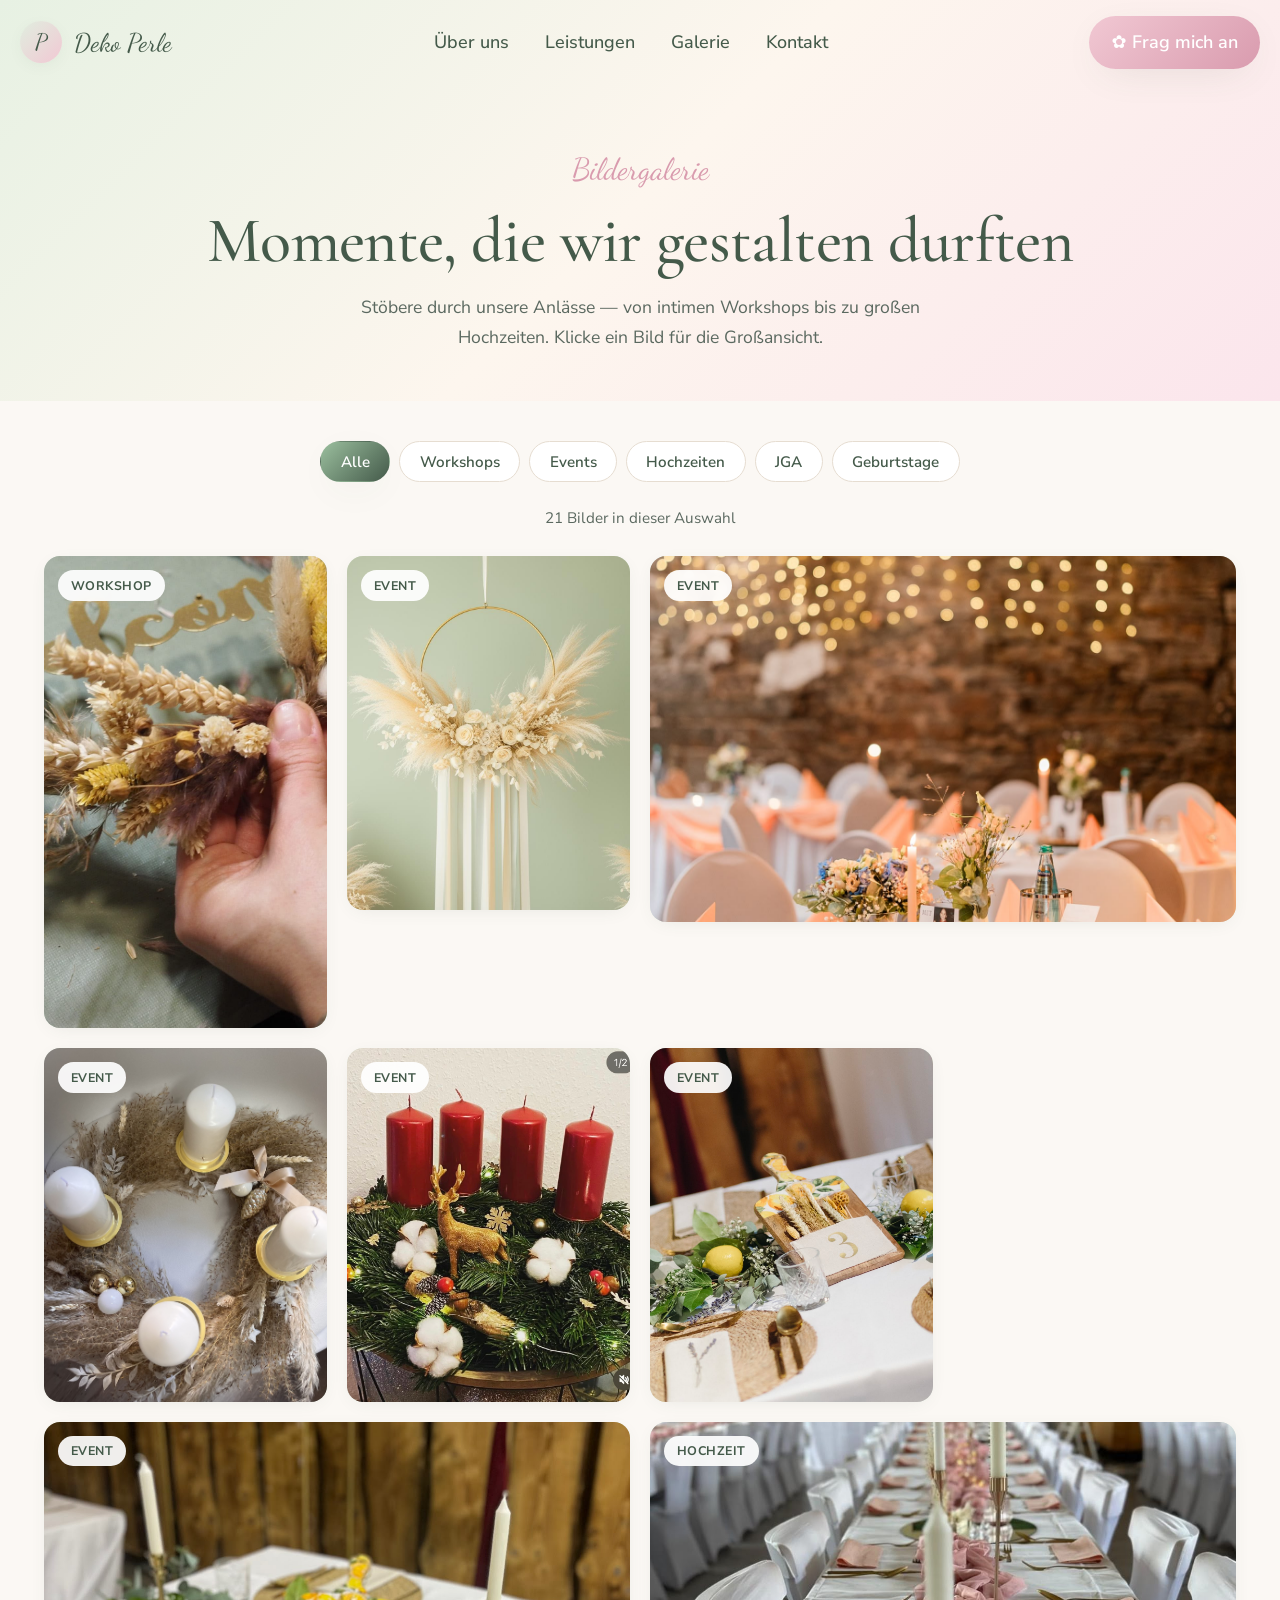
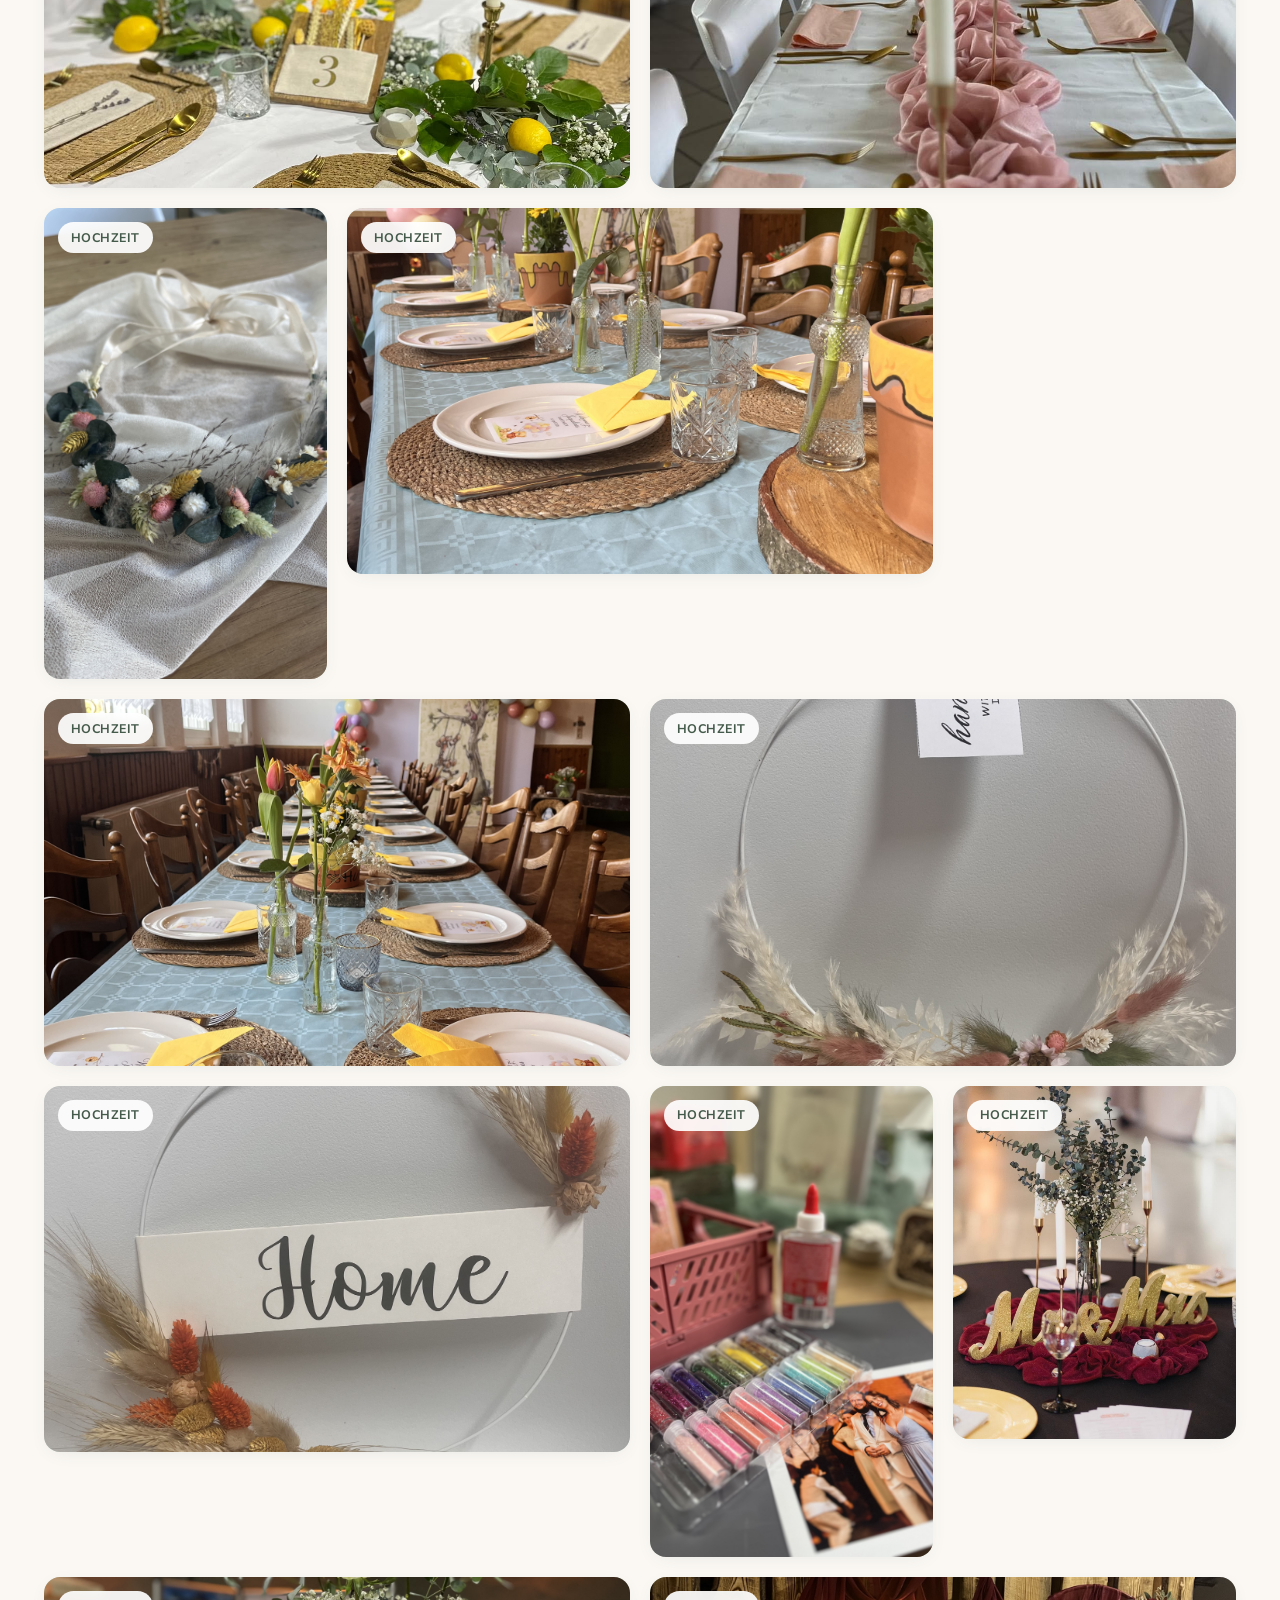
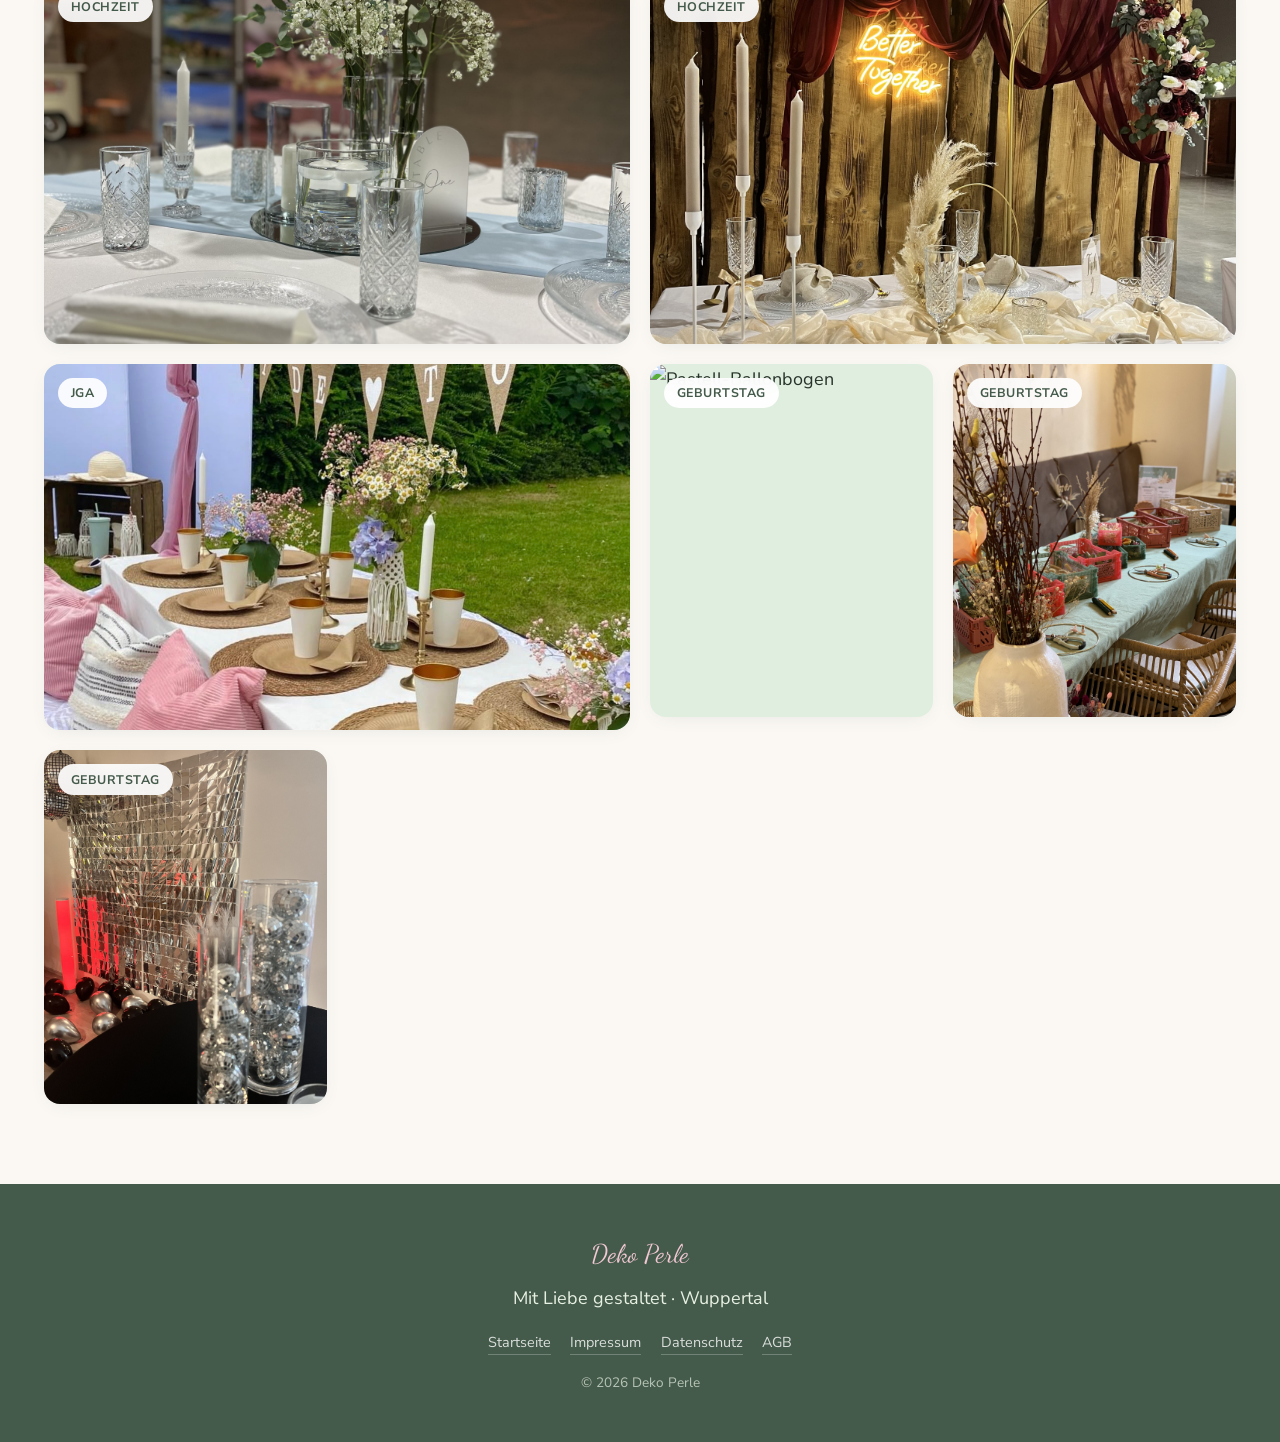
==== galerie/index.html @ 0ba8a8b7 "Rename galerie.html to index.html" ====
<!DOCTYPE html>
<html lang="de">
<head>
<meta charset="UTF-8" />
<meta name="viewport" content="width=device-width, initial-scale=1.0" />
<title>Galerie · Deko Perle</title>
<meta name="description" content="Bildergalerie von Deko Perle: Workshops, Events, Hochzeiten, JGA und Geburtstage – Inspiration aus echten Anlässen." />
<link rel="preconnect" href="https://fonts.googleapis.com">
<link rel="preconnect" href="https://fonts.gstatic.com" crossorigin>
<link href="https://fonts.googleapis.com/css2?family=Cormorant+Garamond:wght@400;500;600;700&family=Dancing+Script:wght@500;600;700&family=Nunito+Sans:wght@300;400;500;600;700&display=swap" rel="stylesheet">
<style>
  :root{
    --bg:#fbf8f4;
    --ink:#27322a;
    --muted:#5b6960;
    --sage:#9bbf9e;
    --sage-soft:#e0eedf;
    --sage-deep:#445a4a;
    --rose:#f1c8d3;
    --rose-deep:#d99bae;
    --gold:#d8b478;
    --line:#e6ddd1;
    --shadow-soft:0 10px 40px -15px rgba(68,90,74,.18);
    --shadow-card:0 4px 20px -8px rgba(68,90,74,.15);
    --shadow-glow:0 20px 60px -20px rgba(217,155,174,.45);
    --radius:1rem;
    --t:.4s cubic-bezier(.4,0,.2,1);
  }
  *{box-sizing:border-box;margin:0;padding:0}
  html{scroll-behavior:smooth}
  body{
    background:var(--bg);
    color:var(--ink);
    font-family:'Nunito Sans',system-ui,sans-serif;
    font-size:18px;line-height:1.7;
    -webkit-font-smoothing:antialiased;
  }
  h1,h2,h3{
    font-family:'Cormorant Garamond',Georgia,serif;
    color:var(--sage-deep);
    font-weight:500;
    line-height:1.15;
    letter-spacing:-.01em;
  }
  a{color:inherit;text-decoration:none}
  img{display:block;max-width:100%}

  .container{width:100%;max-width:1240px;margin:0 auto;padding:0 1.5rem}

  /* ===== Navbar ===== */
  header.nav{
    position:fixed;top:0;left:0;right:0;z-index:50;
    transition:var(--t);
    background:transparent;
  }
  header.nav.scrolled{
    background:rgba(251,248,244,.9);
    backdrop-filter:blur(10px);
    box-shadow:var(--shadow-card);
  }
  .nav-inner{display:flex;align-items:center;justify-content:space-between;padding:1rem 0}
  .brand{display:flex;align-items:center;gap:.75rem}
  .brand-mark{
    width:42px;height:42px;border-radius:50%;
    background:linear-gradient(135deg,var(--sage-soft),var(--rose));
    display:grid;place-items:center;
    font-family:'Dancing Script',cursive;font-size:1.4rem;color:var(--sage-deep);
    box-shadow:var(--shadow-card);
  }
  .brand-name{font-family:'Dancing Script',cursive;font-size:1.6rem;color:var(--sage-deep)}
  nav ul{list-style:none;display:flex;gap:2.25rem}
  nav a.link{
    font-weight:500;color:var(--sage-deep);
    position:relative;transition:var(--t);
  }
  nav a.link::after{
    content:"";position:absolute;left:0;bottom:-4px;height:1px;width:0;background:var(--sage);transition:.3s;
  }
  nav a.link:hover::after{width:100%}
  .cta{
    display:inline-flex;align-items:center;gap:.5rem;
    background:linear-gradient(135deg,var(--rose),var(--rose-deep));
    color:#fff;padding:.7rem 1.4rem;border-radius:999px;
    font-weight:600;box-shadow:var(--shadow-soft);transition:var(--t);
  }
  .cta:hover{box-shadow:var(--shadow-glow);transform:translateY(-1px)}
  .burger{display:none;background:var(--sage-soft);border:0;border-radius:999px;padding:.55rem .7rem;cursor:pointer;color:var(--sage-deep)}
  .mobile{display:none;background:rgba(251,248,244,.97);border-top:1px solid var(--line)}
  .mobile ul{flex-direction:column;gap:.25rem;padding:1rem 0}
  .mobile a{display:block;padding:.7rem 0;font-weight:500;color:var(--sage-deep)}

  /* ===== Hero ===== */
  .hero{
    padding:9rem 0 3rem;
    background:linear-gradient(135deg,#e7f1e3 0%,#fdf6ee 50%,#fbe5ec 100%);
    text-align:center;
  }
  .hero .script{font-family:'Dancing Script',cursive;color:var(--rose-deep);font-size:1.9rem}
  .hero h1{font-size:clamp(2.4rem,5vw,4rem);margin:.5rem 0 1rem}
  .hero p{max-width:640px;margin:0 auto;color:var(--muted);font-size:1.1rem}

  /* ===== Filters ===== */
  .filters{
    display:flex;flex-wrap:wrap;gap:.6rem;justify-content:center;
    padding:2.5rem 0 1.5rem;
  }
  .filter-btn{
    border:1px solid var(--line);
    background:#fff;color:var(--sage-deep);
    padding:.6rem 1.2rem;border-radius:999px;
    font-family:inherit;font-size:.95rem;font-weight:600;
    cursor:pointer;transition:var(--t);
  }
  .filter-btn:hover{border-color:var(--sage);transform:translateY(-1px)}
  .filter-btn.active{
    background:linear-gradient(135deg,var(--sage),var(--sage-deep));
    color:#fff;border-color:transparent;box-shadow:var(--shadow-soft);
  }
  .count{
    text-align:center;color:var(--muted);font-size:.95rem;margin-bottom:1.5rem;
  }

  /* ===== Gallery grid ===== */
  .gallery{
    display:grid;
    grid-template-columns:repeat(auto-fill,minmax(280px,1fr));
    gap:1.25rem;
    padding-bottom:5rem;
  }
  .card{
    position:relative;
    aspect-ratio:4/5;
    overflow:hidden;border-radius:var(--radius);
    box-shadow:var(--shadow-card);
    cursor:zoom-in;
    background:var(--sage-soft);
    transition:var(--t);
    opacity:0;transform:translateY(18px) scale(.98);
  }
  .card.show{opacity:1;transform:none}
  .card:hover{box-shadow:var(--shadow-soft);transform:translateY(-4px)}
  .card.tall{aspect-ratio:3/5}
  .card.wide{grid-column:span 2;aspect-ratio:16/10}
  @media (max-width:640px){.card.wide{grid-column:span 1;aspect-ratio:4/5}}
  .card img{
    width:100%;height:100%;object-fit:cover;
    transition:transform .8s ease;
  }
  .card:hover img{transform:scale(1.07)}
  .card .overlay{
    position:absolute;inset:0;
    background:linear-gradient(to top,rgba(40,55,45,.75),transparent 55%);
    opacity:0;transition:var(--t);
  }
  .card:hover .overlay{opacity:1}
  .badge{
    position:absolute;top:14px;left:14px;
    background:rgba(255,255,255,.92);backdrop-filter:blur(6px);
    color:var(--sage-deep);
    padding:.3rem .8rem;border-radius:999px;
    font-size:.78rem;font-weight:700;letter-spacing:.04em;text-transform:uppercase;
  }
  .caption{
    position:absolute;left:18px;right:18px;bottom:16px;
    color:#fff;font-weight:500;
    transform:translateY(8px);opacity:0;transition:var(--t);
  }
  .card:hover .caption{opacity:1;transform:none}

  /* ===== Lightbox ===== */
  .lightbox{
    position:fixed;inset:0;z-index:100;
    background:rgba(20,30,25,.92);
    display:none;align-items:center;justify-content:center;
    padding:2rem;
    opacity:0;transition:opacity .3s;
  }
  .lightbox.open{display:flex;opacity:1}
  .lightbox img{
    max-width:92vw;max-height:82vh;
    border-radius:.75rem;box-shadow:0 30px 80px rgba(0,0,0,.5);
  }
  .lb-btn{
    position:absolute;top:50%;transform:translateY(-50%);
    background:rgba(255,255,255,.15);color:#fff;border:0;
    width:52px;height:52px;border-radius:50%;font-size:1.6rem;cursor:pointer;
    transition:var(--t);backdrop-filter:blur(6px);
  }
  .lb-btn:hover{background:rgba(255,255,255,.3)}
  .lb-prev{left:2rem}.lb-next{right:2rem}
  .lb-close{
    top:1.5rem;right:1.5rem;transform:none;
    width:44px;height:44px;font-size:1.3rem;
  }
  .lb-cap{
    position:absolute;bottom:1.5rem;left:0;right:0;text-align:center;
    color:#fff;font-family:'Cormorant Garamond',serif;font-size:1.2rem;
    text-shadow:0 2px 8px rgba(0,0,0,.5);
  }
  @media (max-width:640px){
    .lb-prev{left:.5rem}.lb-next{right:.5rem}
    .lb-btn{width:42px;height:42px;font-size:1.2rem}
  }

  /* ===== Footer ===== */
  footer{
    background:var(--sage-deep);color:#e7f1e3;
    padding:3rem 0;text-align:center;
  }
  footer .script{font-family:'Dancing Script',cursive;font-size:1.6rem;color:var(--rose);margin-bottom:.5rem}
  footer a{color:#fff;border-bottom:1px solid rgba(255,255,255,.3)}
  .legal{margin-top:1rem;font-size:.9rem;opacity:.8;display:flex;gap:1.2rem;justify-content:center;flex-wrap:wrap}

  /* Responsive nav */
  @media (max-width:880px){
    nav ul.desk,.cta.desk{display:none}
    .burger{display:inline-flex}
    .mobile.open{display:block}
  }
</style>
</head>
<body>

<header class="nav" id="nav">
  <div class="container nav-inner">
    <a href="index.html" class="brand">
      <span class="brand-mark">P</span>
      <span class="brand-name">Deko Perle</span>
    </a>
    <nav>
      <ul class="desk">
        <li><a class="link" href="index.html#ueber-uns">Über uns</a></li>
        <li><a class="link" href="index.html#leistungen">Leistungen</a></li>
        <li><a class="link" href="galerie.html">Galerie</a></li>
        <li><a class="link" href="index.html#kontakt">Kontakt</a></li>
      </ul>
    </nav>
    <a href="index.html#kontakt" class="cta desk">✿ Frag mich an</a>
    <button class="burger" id="burger" aria-label="Menü öffnen" aria-expanded="false">☰</button>
  </div>
  <div class="mobile" id="mobile">
    <div class="container">
      <ul>
        <li><a href="index.html#ueber-uns">Über uns</a></li>
        <li><a href="index.html#leistungen">Leistungen</a></li>
        <li><a href="galerie.html">Galerie</a></li>
        <li><a href="index.html#kontakt">Kontakt</a></li>
        <li><a href="index.html#kontakt" class="cta" style="margin-top:.6rem">✿ Frag mich an</a></li>
      </ul>
    </div>
  </div>
</header>

<section class="hero">
  <div class="container">
    <span class="script">Bildergalerie</span>
    <h1>Momente, die wir gestalten durften</h1>
    <p>Stöbere durch unsere Anlässe — von intimen Workshops bis zu großen Hochzeiten. Klicke ein Bild für die Großansicht.</p>
  </div>
</section>

<section class="container">
  <div class="filters" id="filters" role="tablist" aria-label="Kategorien">
    <button class="filter-btn active" data-filter="all" role="tab" aria-selected="true">Alle</button>
    <button class="filter-btn" data-filter="workshops" role="tab">Workshops</button>
    <button class="filter-btn" data-filter="events" role="tab">Events</button>
    <button class="filter-btn" data-filter="hochzeiten" role="tab">Hochzeiten</button>
    <button class="filter-btn" data-filter="jga" role="tab">JGA</button>
    <button class="filter-btn" data-filter="geburtstage" role="tab">Geburtstage</button>
  </div>

  <div class="count" id="count"></div>

  <div class="gallery" id="gallery"></div>
</section>

<div class="lightbox" id="lightbox" role="dialog" aria-modal="true" aria-label="Bildansicht">
  <button class="lb-btn lb-close" id="lbClose" aria-label="Schließen">✕</button>
  <button class="lb-btn lb-prev" id="lbPrev" aria-label="Vorheriges Bild">‹</button>
  <img id="lbImg" alt="" />
  <button class="lb-btn lb-next" id="lbNext" aria-label="Nächstes Bild">›</button>
  <div class="lb-cap" id="lbCap"></div>
</div>

<footer>
  <div class="container">
    <div class="script">Deko Perle</div>
    <p>Mit Liebe gestaltet · Wuppertal</p>
    <div class="legal">
      <a href="index.html">Startseite</a>
      <a href="impressum.html">Impressum</a>
      <a href="datenschutz.html">Datenschutz</a>
      <a href="agb.html">AGB</a>
    </div>
    <p style="margin-top:1rem;opacity:.7;font-size:.85rem">© <span id="yr"></span> Deko Perle</p>
  </div>
</footer>

<script>
  // Year
  document.getElementById('yr').textContent = new Date().getFullYear();

  // Sticky nav
  const navEl = document.getElementById('nav');
  const onScroll = () => navEl.classList.toggle('scrolled', window.scrollY > 20);
  window.addEventListener('scroll', onScroll, {passive:true}); onScroll();

  // Mobile menu
  const burger = document.getElementById('burger');
  const mobile = document.getElementById('mobile');
  burger.addEventListener('click', () => {
    const open = mobile.classList.toggle('open');
    burger.setAttribute('aria-expanded', open);
    burger.textContent = open ? '✕' : '☰';
  });

  // ===== Gallery data =====
  // Alle echten Bilder sind im /assets/ Ordner organisiert
  const items = [
    // Workshops

    { src:'assets/image7.jpeg', cat:'workshops', title:'Hands-on Blumenbinden', size:'tall' },

    // Events
    { src:'assets/hero-pampas.jpg',  cat:'events', title:'Pampasgras-Kranz im goldenen Ring' },
    { src:'assets/image0.jpeg', cat:'events', title:'Orange & Gold Tafel-Setting', size:'wide' },
    { src:'assets/image3.jpeg', cat:'events', title:'Trockenblumen & Kerzenlicht-Arrangement' },
    { src:'assets/image4.jpeg', cat:'events', title:'Advents- & Weihnachts-Eleganz' },
    { src:'assets/image18.jpeg', cat:'events', title:'Event-Dekoration mit Details' },
    { src:'assets/image20.jpeg', cat:'events', title:'Moderne Tafel mit Pampas', size:'wide' },

    // Hochzeiten
    { src:'assets/image2.jpeg', cat:'hochzeiten', title:'Lange Hochzeitstafel mit rosa Akzenten', size:'wide' },
    { src:'assets/image8.jpeg', cat:'hochzeiten', title:'Eleganter Brautstrauß & Schmuck', size:'tall' },
    { src:'assets/image11.jpeg', cat:'hochzeiten', title:'Großes Hochzeits-Setup mit Pampas', size:'wide' },
    { src:'assets/image12.jpeg', cat:'hochzeiten', title:'Panorama-Hochzeitstafel', size:'wide' },
    { src:'assets/image15.jpeg', cat:'hochzeiten', title:'Elegante Hochzeitsdekoration', size:'wide' },
    { src:'assets/image16.jpeg', cat:'hochzeiten', title:'Luxe Hochzeits-Arrangement', size:'wide' },
    { src:'assets/image17.jpeg', cat:'hochzeiten', title:'Raffiniertes Tafel-Setup zur Hochzeit', size:'tall' },
    { src:'assets/image19.jpeg', cat:'hochzeiten', title:'Luxe Tischdekor mit Gold' },
    { src:'assets/image21.jpeg', cat:'hochzeiten', title:'Kristallklare elegante Hochzeits-Tafel', size:'wide' },
    { src:'assets/image22.jpeg', cat:'hochzeiten', title:'Festliches Hochzeits-Ensemble', size:'wide' },

    // JGA
    { src:'assets/image9.jpeg', cat:'jga', title:'Outdoor JGA-Party mit Gartendeko', size:'wide' },

    // Geburtstage
    { src:'assets/gallery-balloons.jpg', cat:'geburtstage', title:'Pastell-Ballonbogen' },
    { src:'assets/image6.jpeg', cat:'geburtstage', title:'Geburtstags-Arrangement' },
    { src:'assets/image14.jpeg', cat:'geburtstage', title:'Neon-Glitter Party – Modern & Elegant' },
  ];

  const labels = {
    workshops:'Workshop', events:'Event',
    hochzeiten:'Hochzeit', jga:'JGA', geburtstage:'Geburtstag'
  };

  const galleryEl = document.getElementById('gallery');
  const countEl = document.getElementById('count');
  let activeFilter = 'all';

  function render(filter){
    galleryEl.innerHTML = '';
    const list = items.filter(it => filter === 'all' || it.cat === filter);
    list.forEach((it, idx) => {
      const fig = document.createElement('figure');
      fig.className = 'card' + (it.size ? ' ' + it.size : '');
      fig.dataset.index = idx;
      fig.innerHTML = `
        <img src="${it.src}" alt="${it.title}" loading="lazy" />
        <span class="badge">${labels[it.cat]}</span>
        <div class="overlay"></div>
        <figcaption class="caption">${it.title}</figcaption>
      `;
      fig.addEventListener('click', () => openLightbox(list, idx));
      galleryEl.appendChild(fig);
      // staggered reveal
      requestAnimationFrame(() => {
        setTimeout(() => fig.classList.add('show'), idx * 50);
      });
    });
    countEl.textContent = `${list.length} ${list.length === 1 ? 'Bild' : 'Bilder'} in dieser Auswahl`;
  }

  // Filter buttons
  document.getElementById('filters').addEventListener('click', e => {
    const btn = e.target.closest('.filter-btn');
    if(!btn) return;
    document.querySelectorAll('.filter-btn').forEach(b => {
      b.classList.remove('active');
      b.setAttribute('aria-selected','false');
    });
    btn.classList.add('active');
    btn.setAttribute('aria-selected','true');
    activeFilter = btn.dataset.filter;
    render(activeFilter);
  });

  render('all');

  // ===== Lightbox =====
  const lb = document.getElementById('lightbox');
  const lbImg = document.getElementById('lbImg');
  const lbCap = document.getElementById('lbCap');
  let currentList = [], currentIdx = 0;

  function openLightbox(list, idx){
    currentList = list; currentIdx = idx;
    update();
    lb.classList.add('open');
    document.body.style.overflow = 'hidden';
  }
  function closeLightbox(){
    lb.classList.remove('open');
    document.body.style.overflow = '';
  }
  function update(){
    const it = currentList[currentIdx];
    lbImg.src = it.src; lbImg.alt = it.title;
    lbCap.textContent = it.title;
  }
  function next(){ currentIdx = (currentIdx + 1) % currentList.length; update(); }
  function prev(){ currentIdx = (currentIdx - 1 + currentList.length) % currentList.length; update(); }

  document.getElementById('lbClose').addEventListener('click', closeLightbox);
  document.getElementById('lbNext').addEventListener('click', next);
  document.getElementById('lbPrev').addEventListener('click', prev);
  lb.addEventListener('click', e => { if(e.target === lb) closeLightbox(); });
  document.addEventListener('keydown', e => {
    if(!lb.classList.contains('open')) return;
    if(e.key === 'Escape') closeLightbox();
    if(e.key === 'ArrowRight') next();
    if(e.key === 'ArrowLeft') prev();
  });
</script>
</body>
</html>
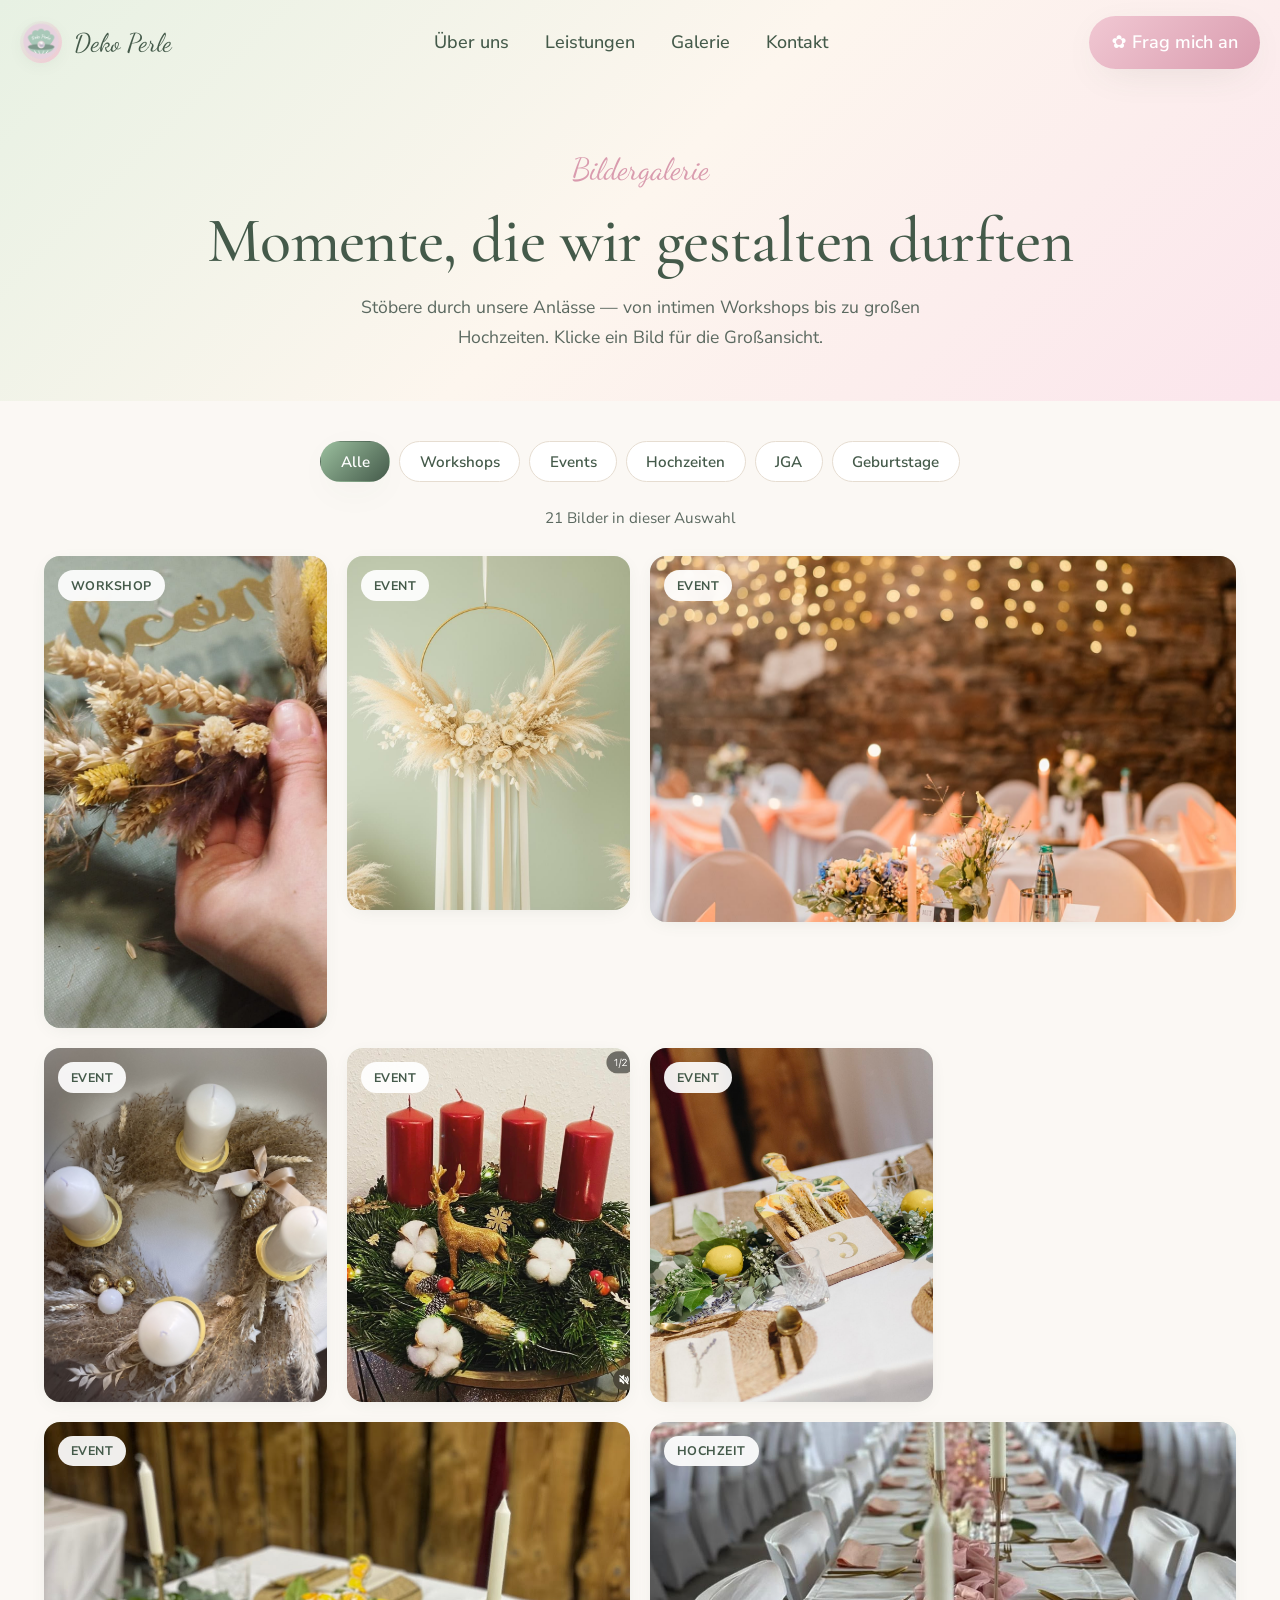
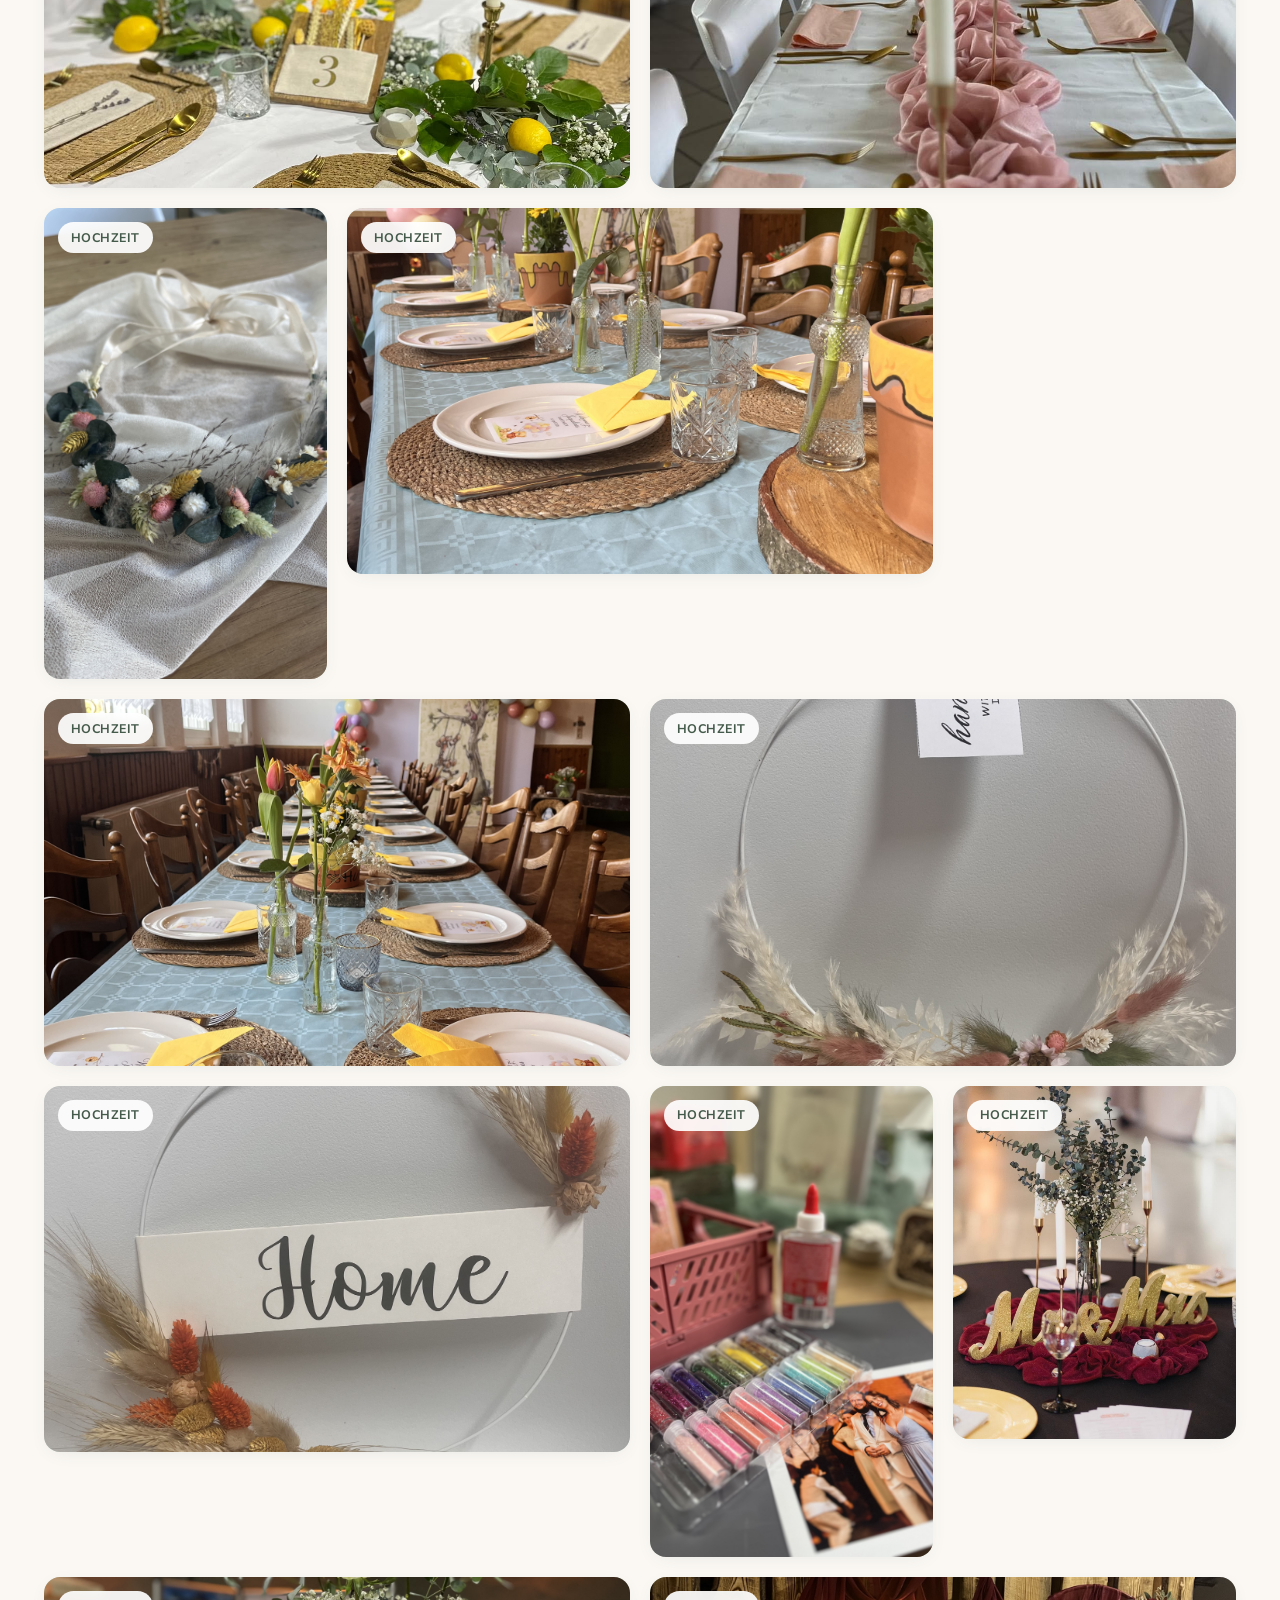
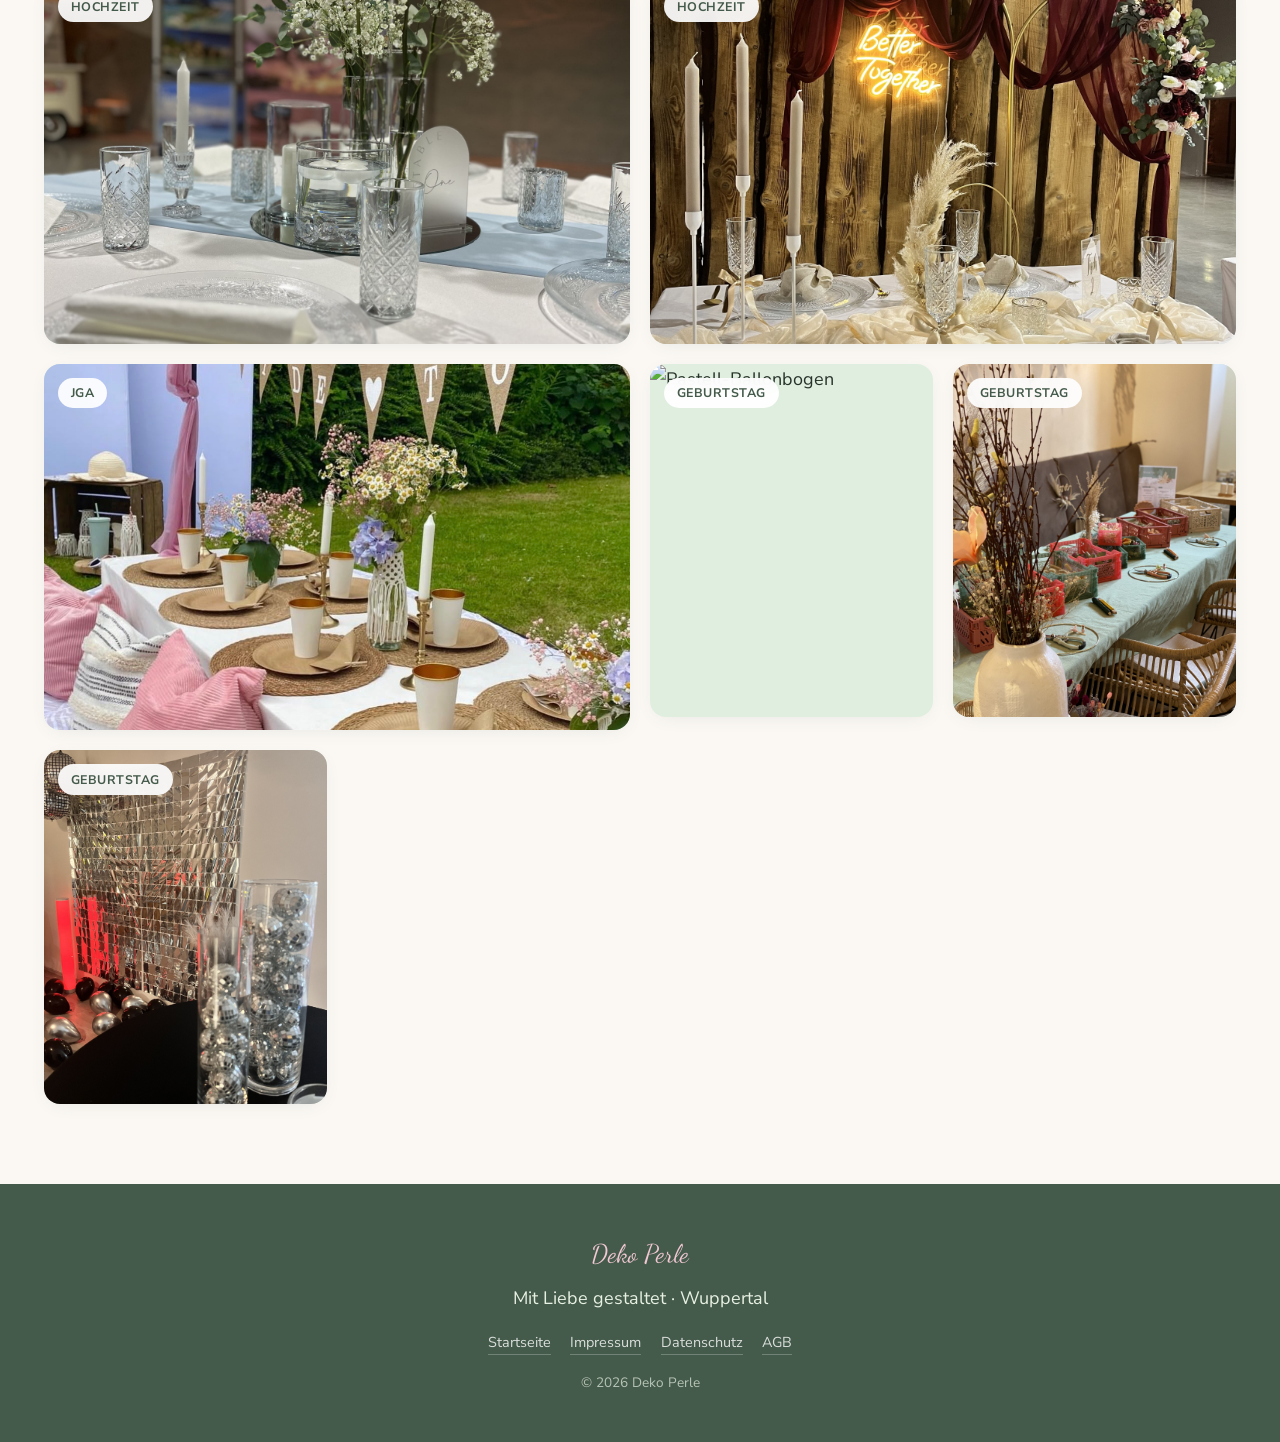
==== commit 54de30c3: "Update navigation links to use relative paths" ====
--- a/galerie/index.html
+++ b/galerie/index.html
@@ -223,16 +223,16 @@
 
 <header class="nav" id="nav">
   <div class="container nav-inner">
-    <a href="index.html" class="brand">
-      <span class="brand-mark">P</span>
+    <a href="https://deko-perle.de" class="brand" rel="noopener">
+      <img class="brand-mark" src="../assets/logo-perle.png" alt="Deko Perle Logo" width="42" height="42" />
       <span class="brand-name">Deko Perle</span>
     </a>
     <nav>
       <ul class="desk">
-        <li><a class="link" href="index.html#ueber-uns">Über uns</a></li>
-        <li><a class="link" href="index.html#leistungen">Leistungen</a></li>
-        <li><a class="link" href="galerie.html">Galerie</a></li>
-        <li><a class="link" href="index.html#kontakt">Kontakt</a></li>
+        <li><a class="link" href="../index.html#ueber-uns">Über uns</a></li>
+        <li><a class="link" href="../index.html#leistungen">Leistungen</a></li>
+        <li><a class="link" href="index.html">Galerie</a></li>
+        <li><a class="link" href="../index.html#kontakt">Kontakt</a></li>
       </ul>
     </nav>
     <a href="index.html#kontakt" class="cta desk">✿ Frag mich an</a>
@@ -241,11 +241,11 @@
   <div class="mobile" id="mobile">
     <div class="container">
       <ul>
-        <li><a href="index.html#ueber-uns">Über uns</a></li>
-        <li><a href="index.html#leistungen">Leistungen</a></li>
-        <li><a href="galerie.html">Galerie</a></li>
-        <li><a href="index.html#kontakt">Kontakt</a></li>
-        <li><a href="index.html#kontakt" class="cta" style="margin-top:.6rem">✿ Frag mich an</a></li>
+        <li><a href="../index.html#ueber-uns">Über uns</a></li>
+        <li><a href="../index.html#leistungen">Leistungen</a></li>
+        <li><a href="index.html">Galerie</a></li>
+        <li><a href="../index.html#kontakt">Kontakt</a></li>
+        <li><a href="../index.html#kontakt" class="cta" style="margin-top:.6rem">✿ Frag mich an</a></li>
       </ul>
     </div>
   </div>
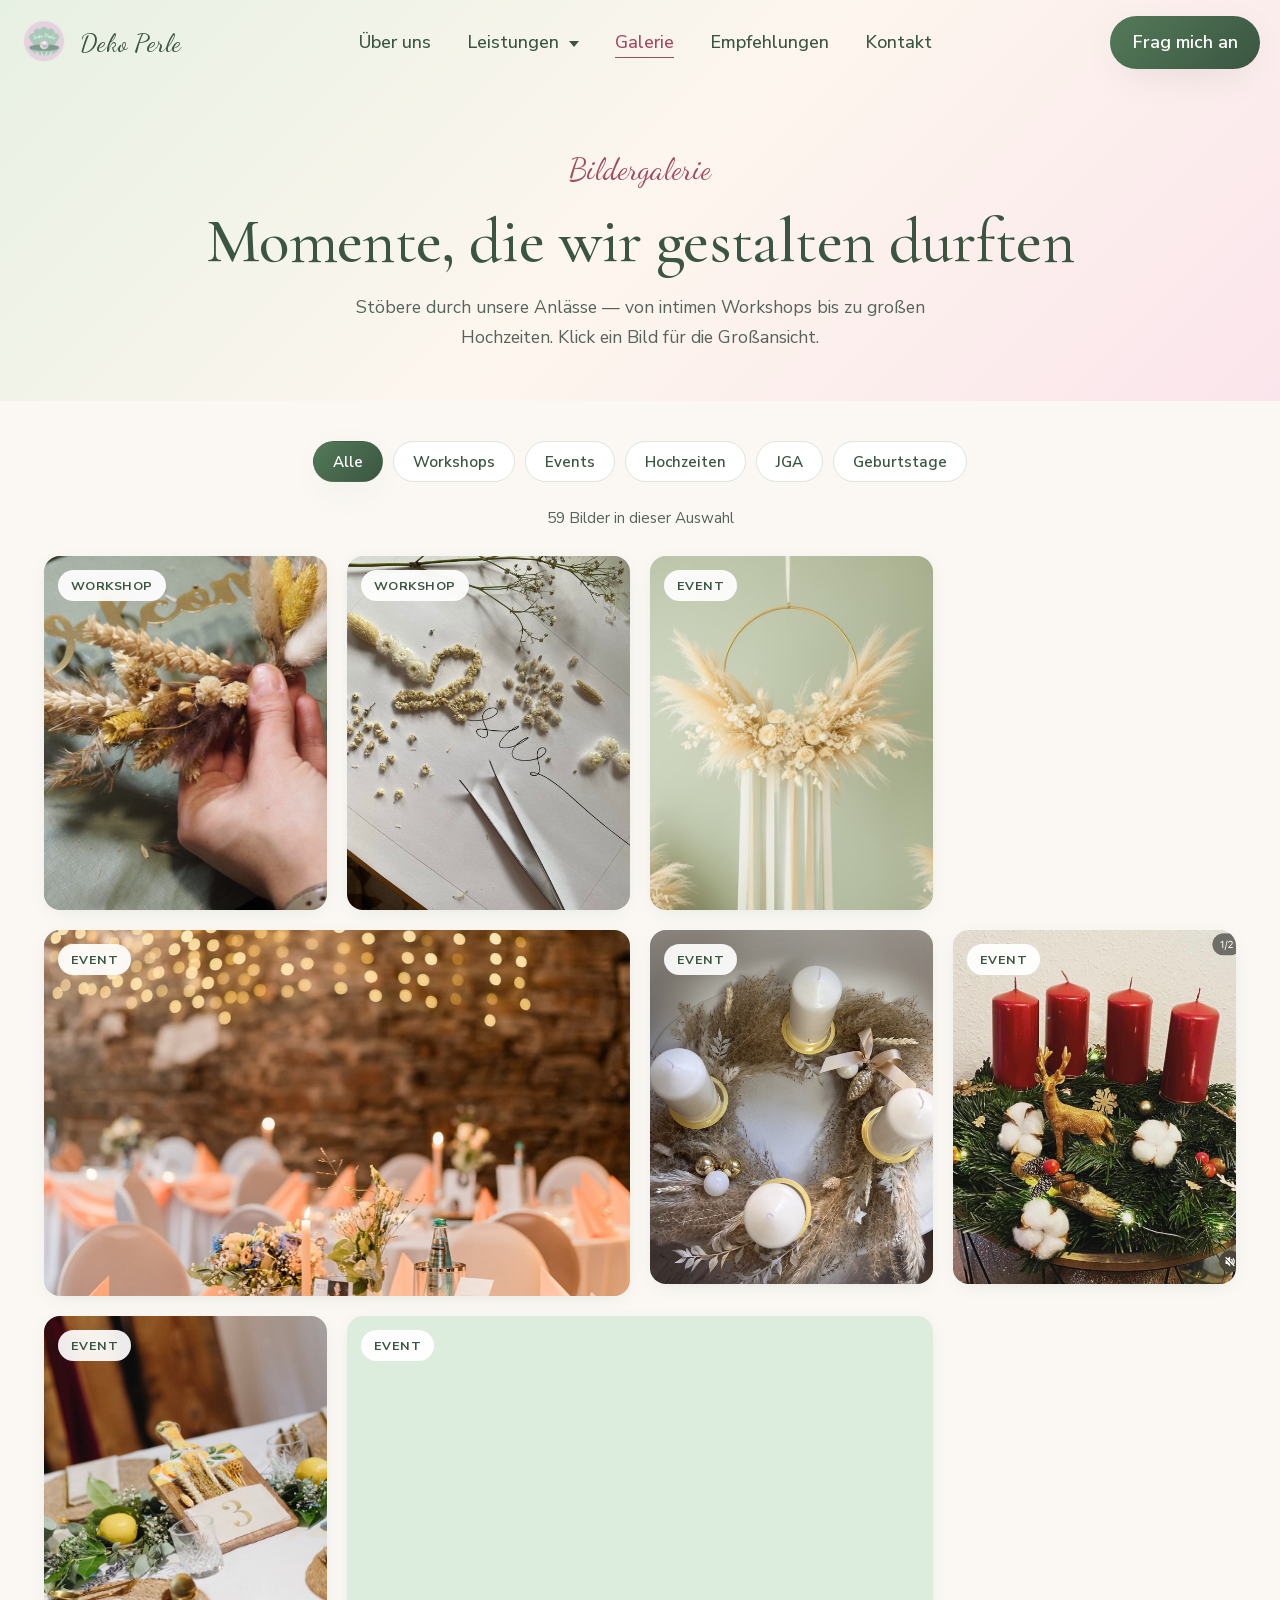
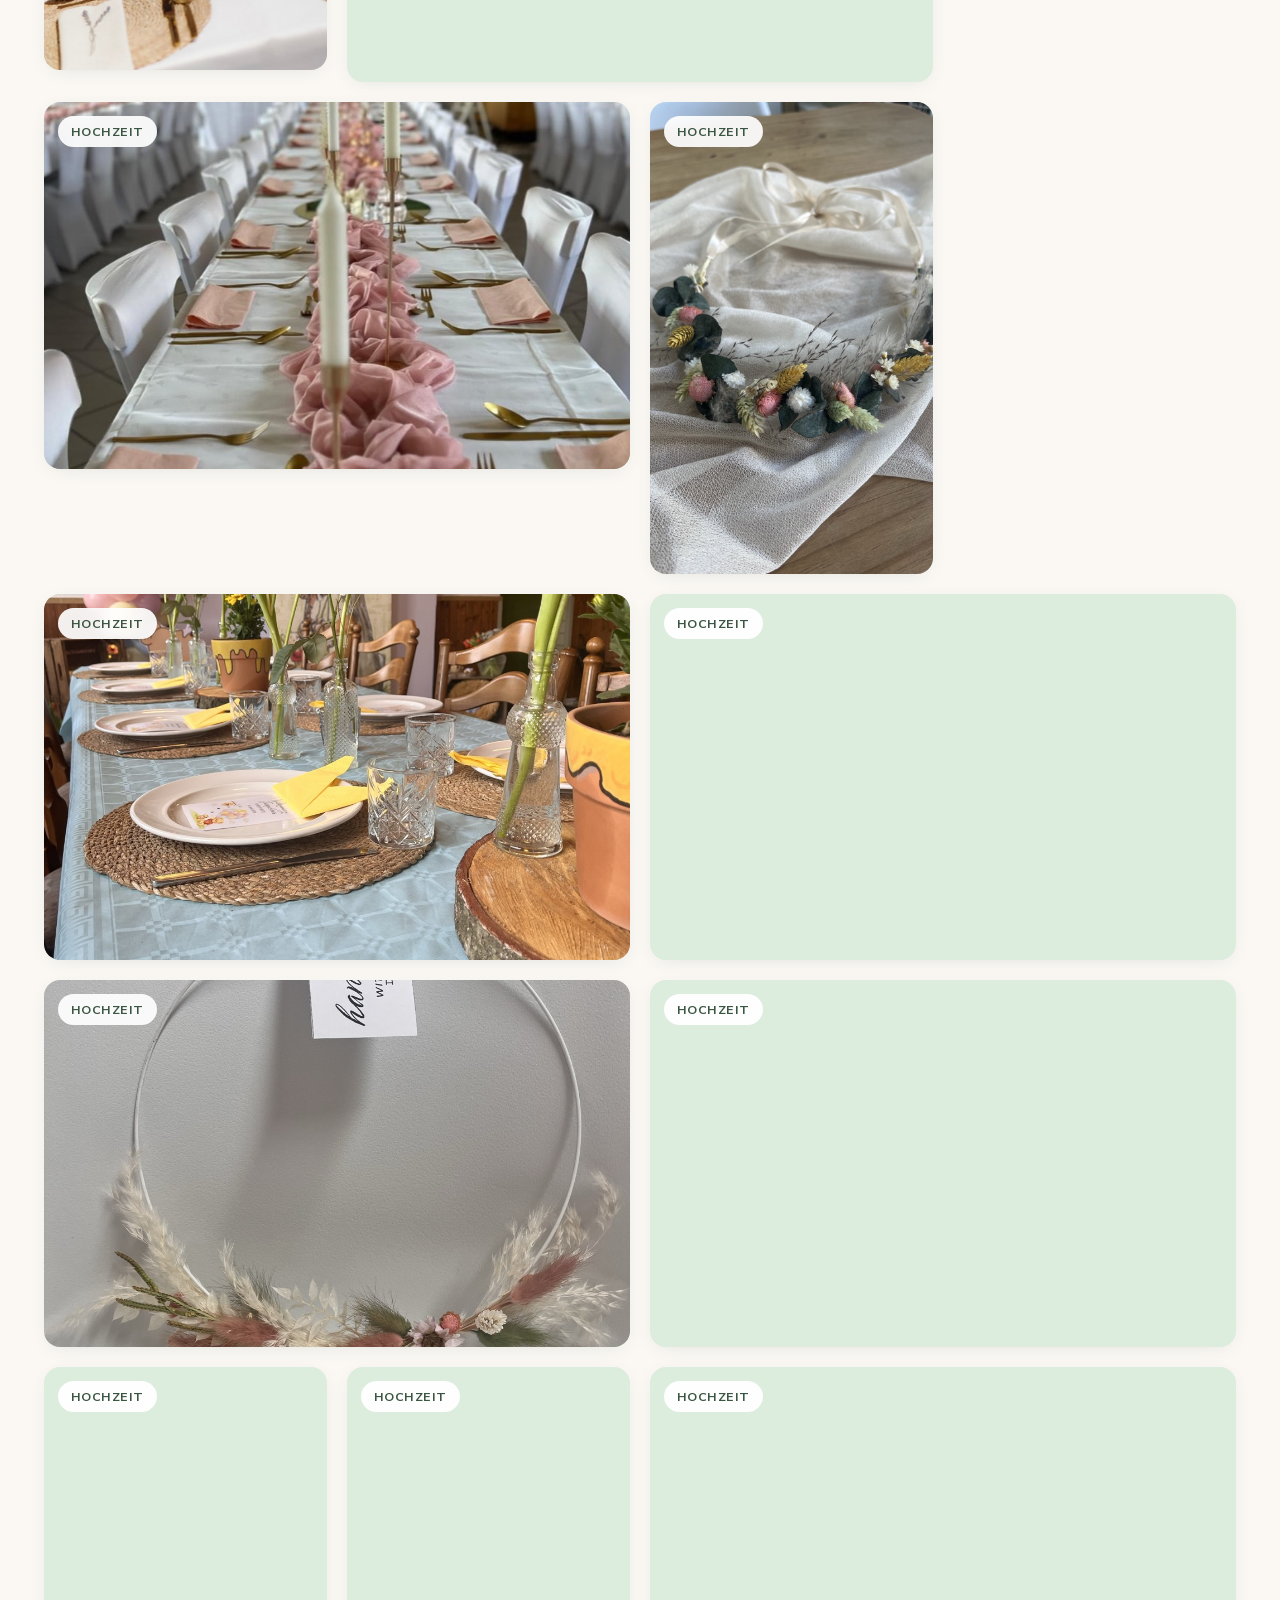
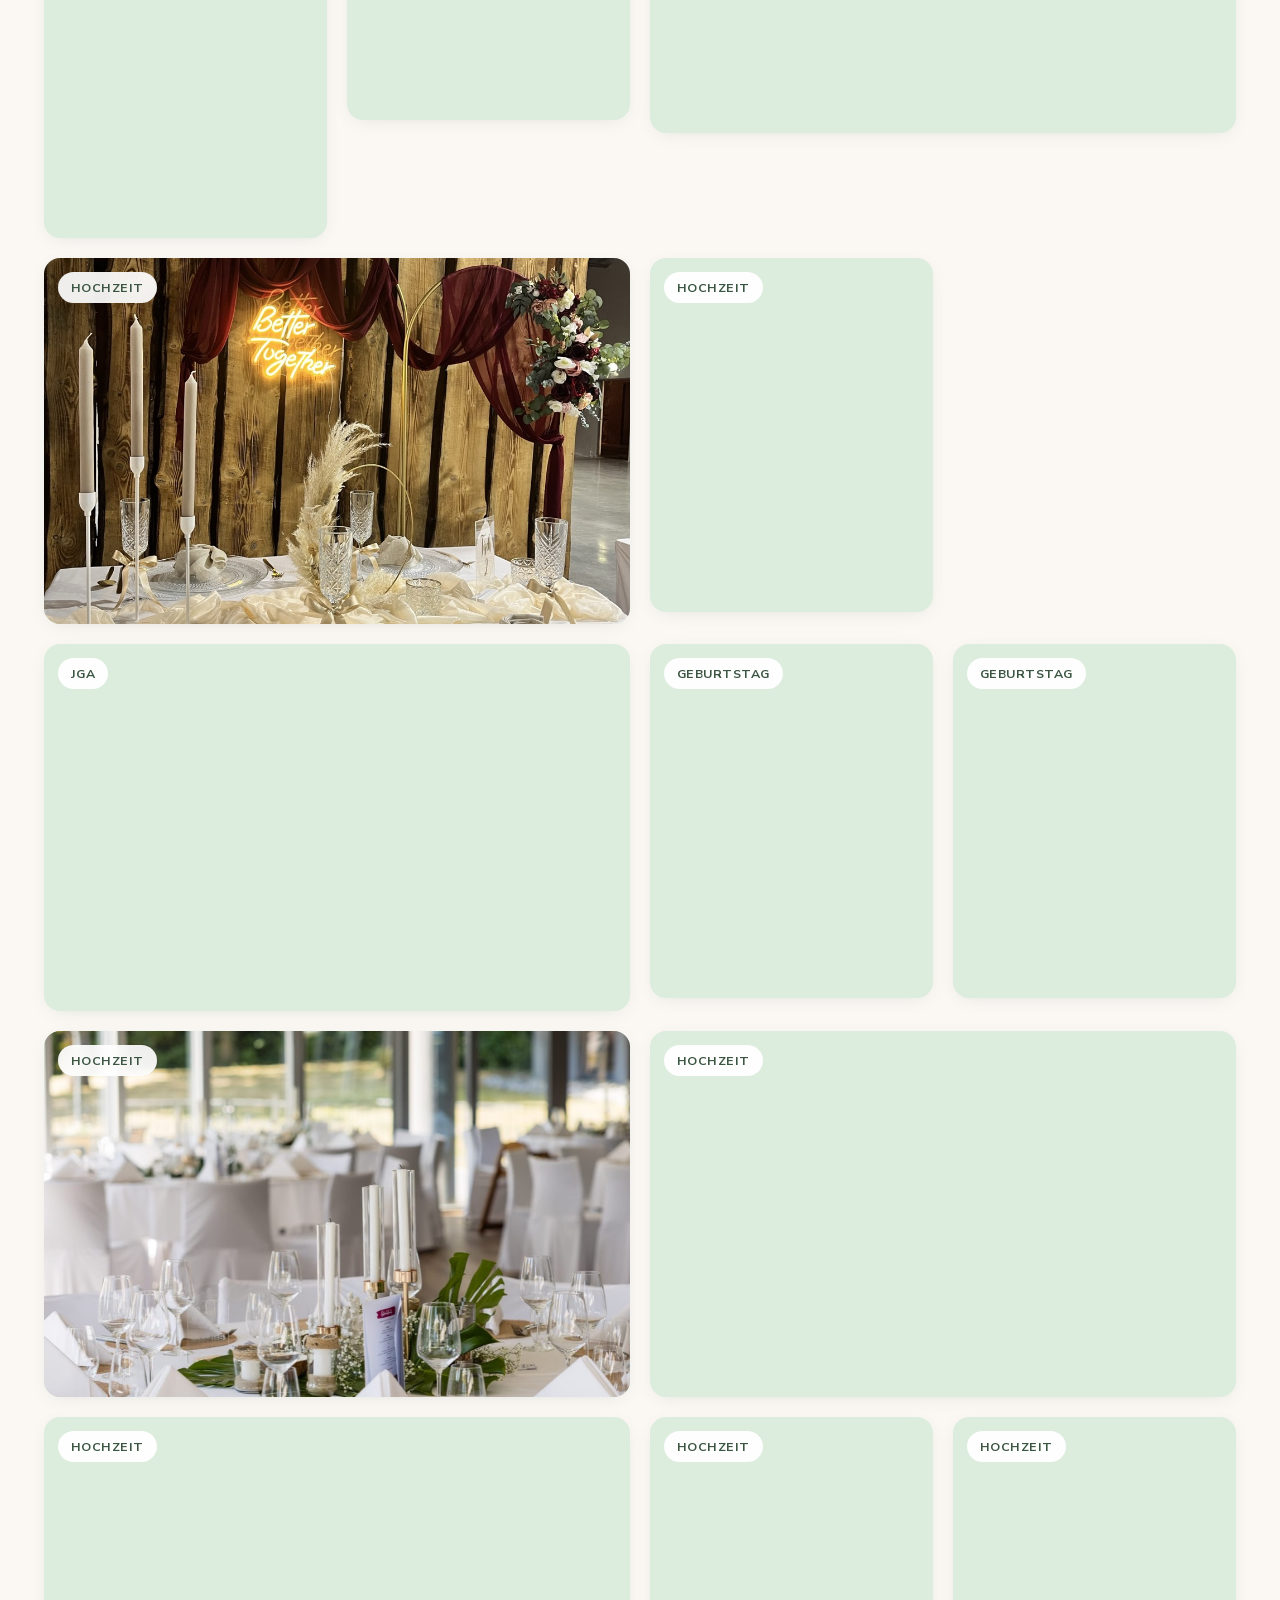
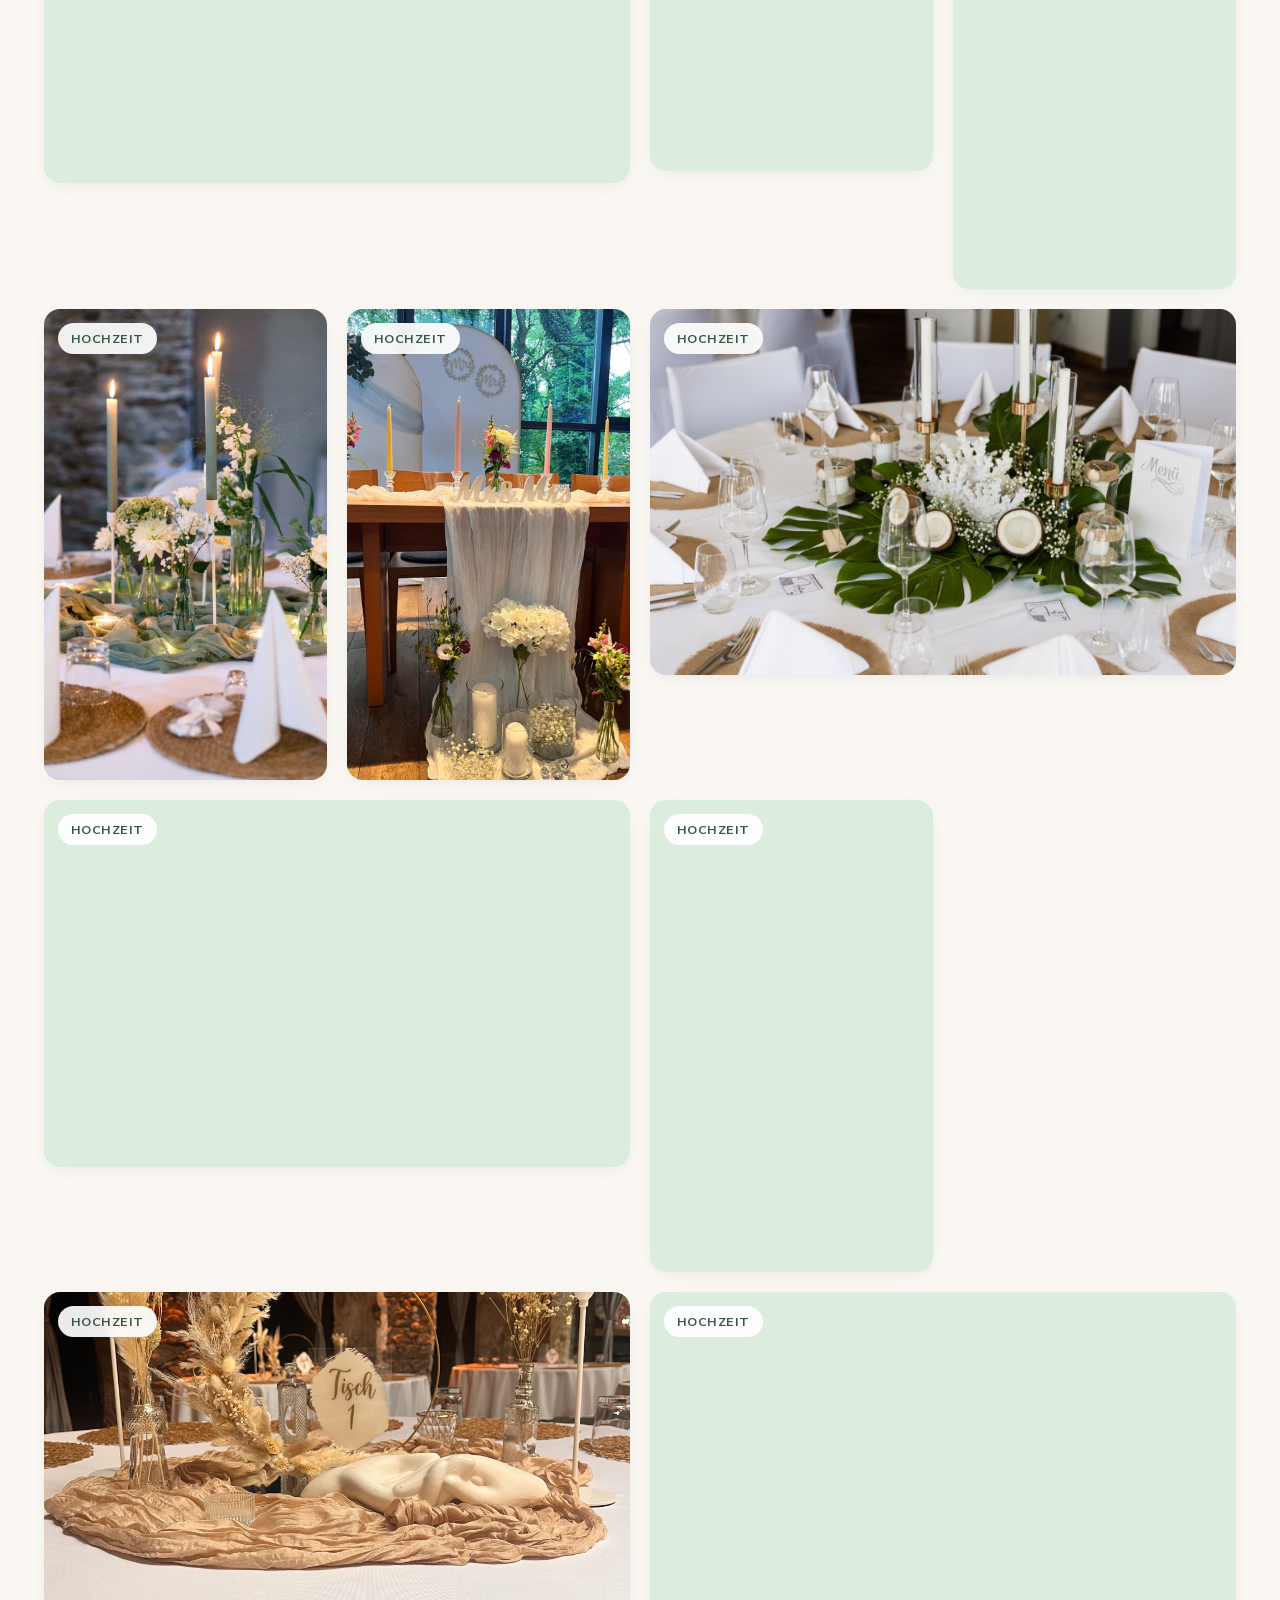
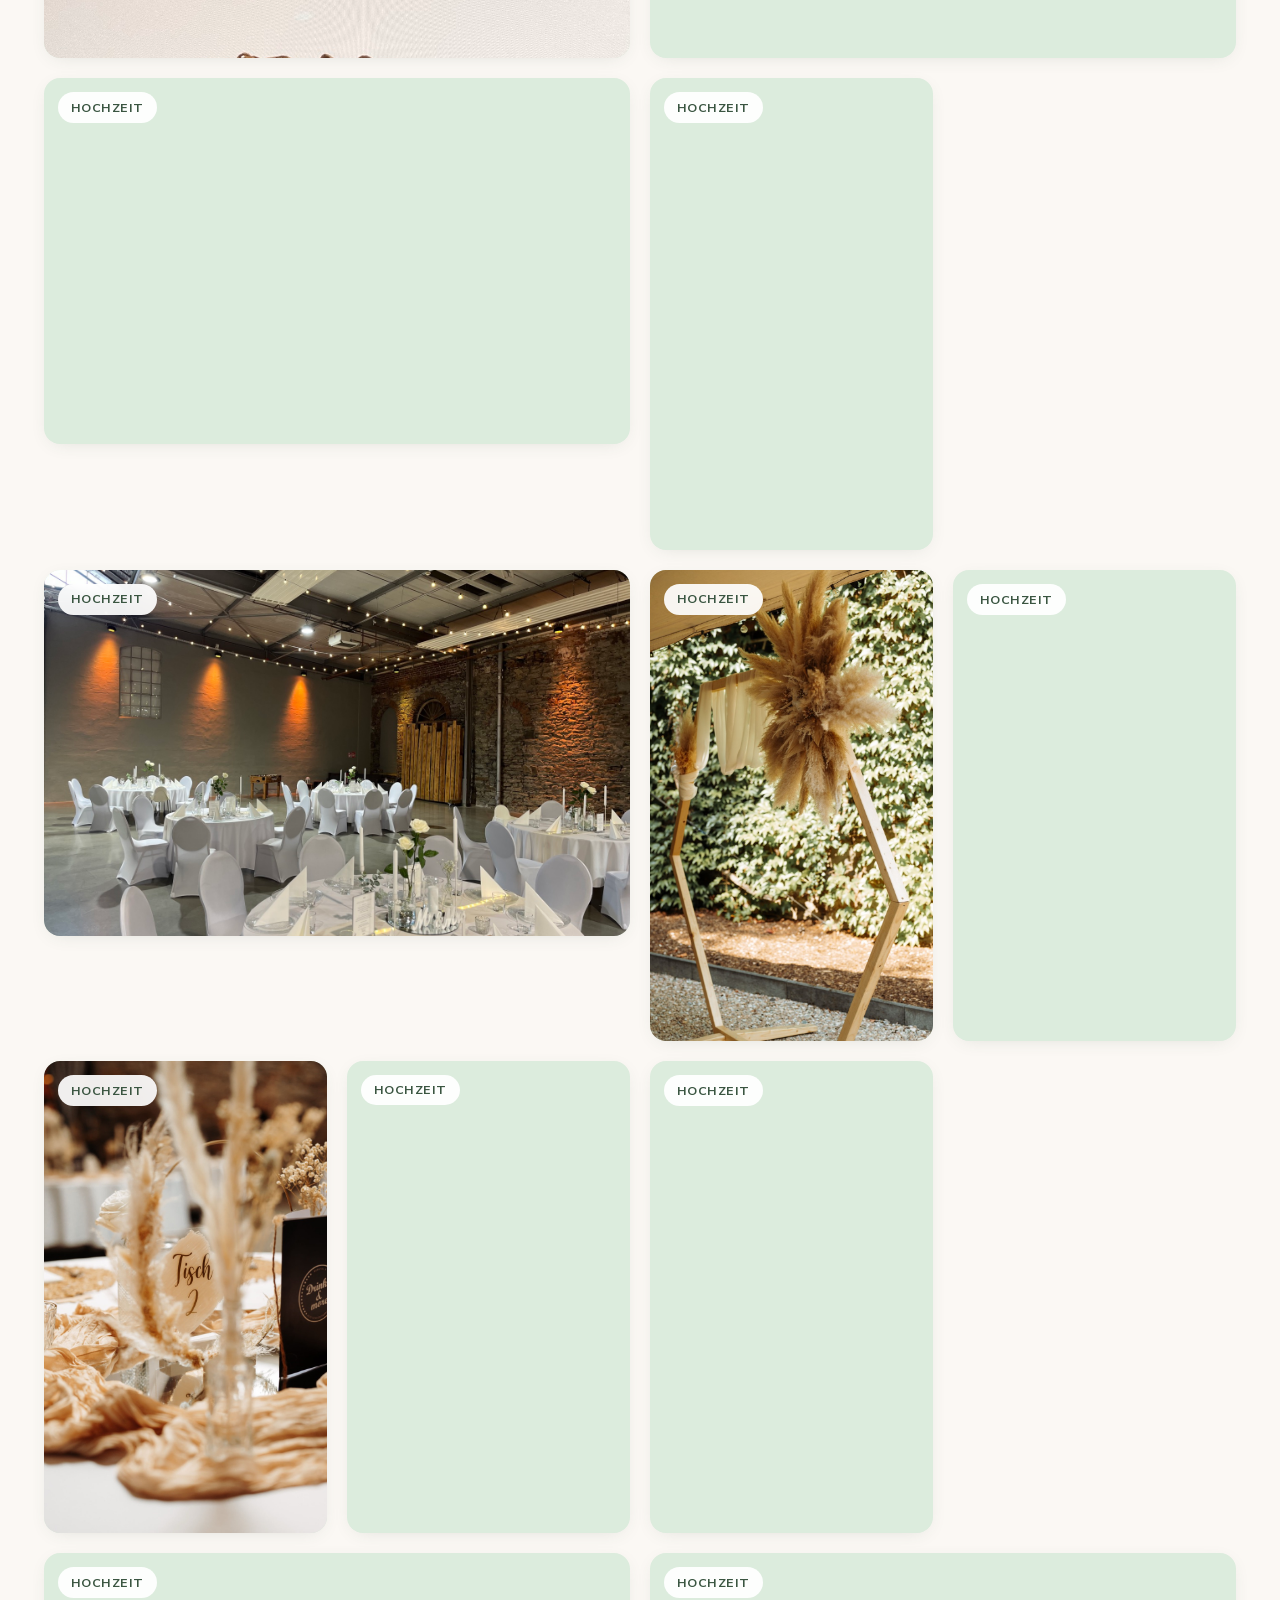
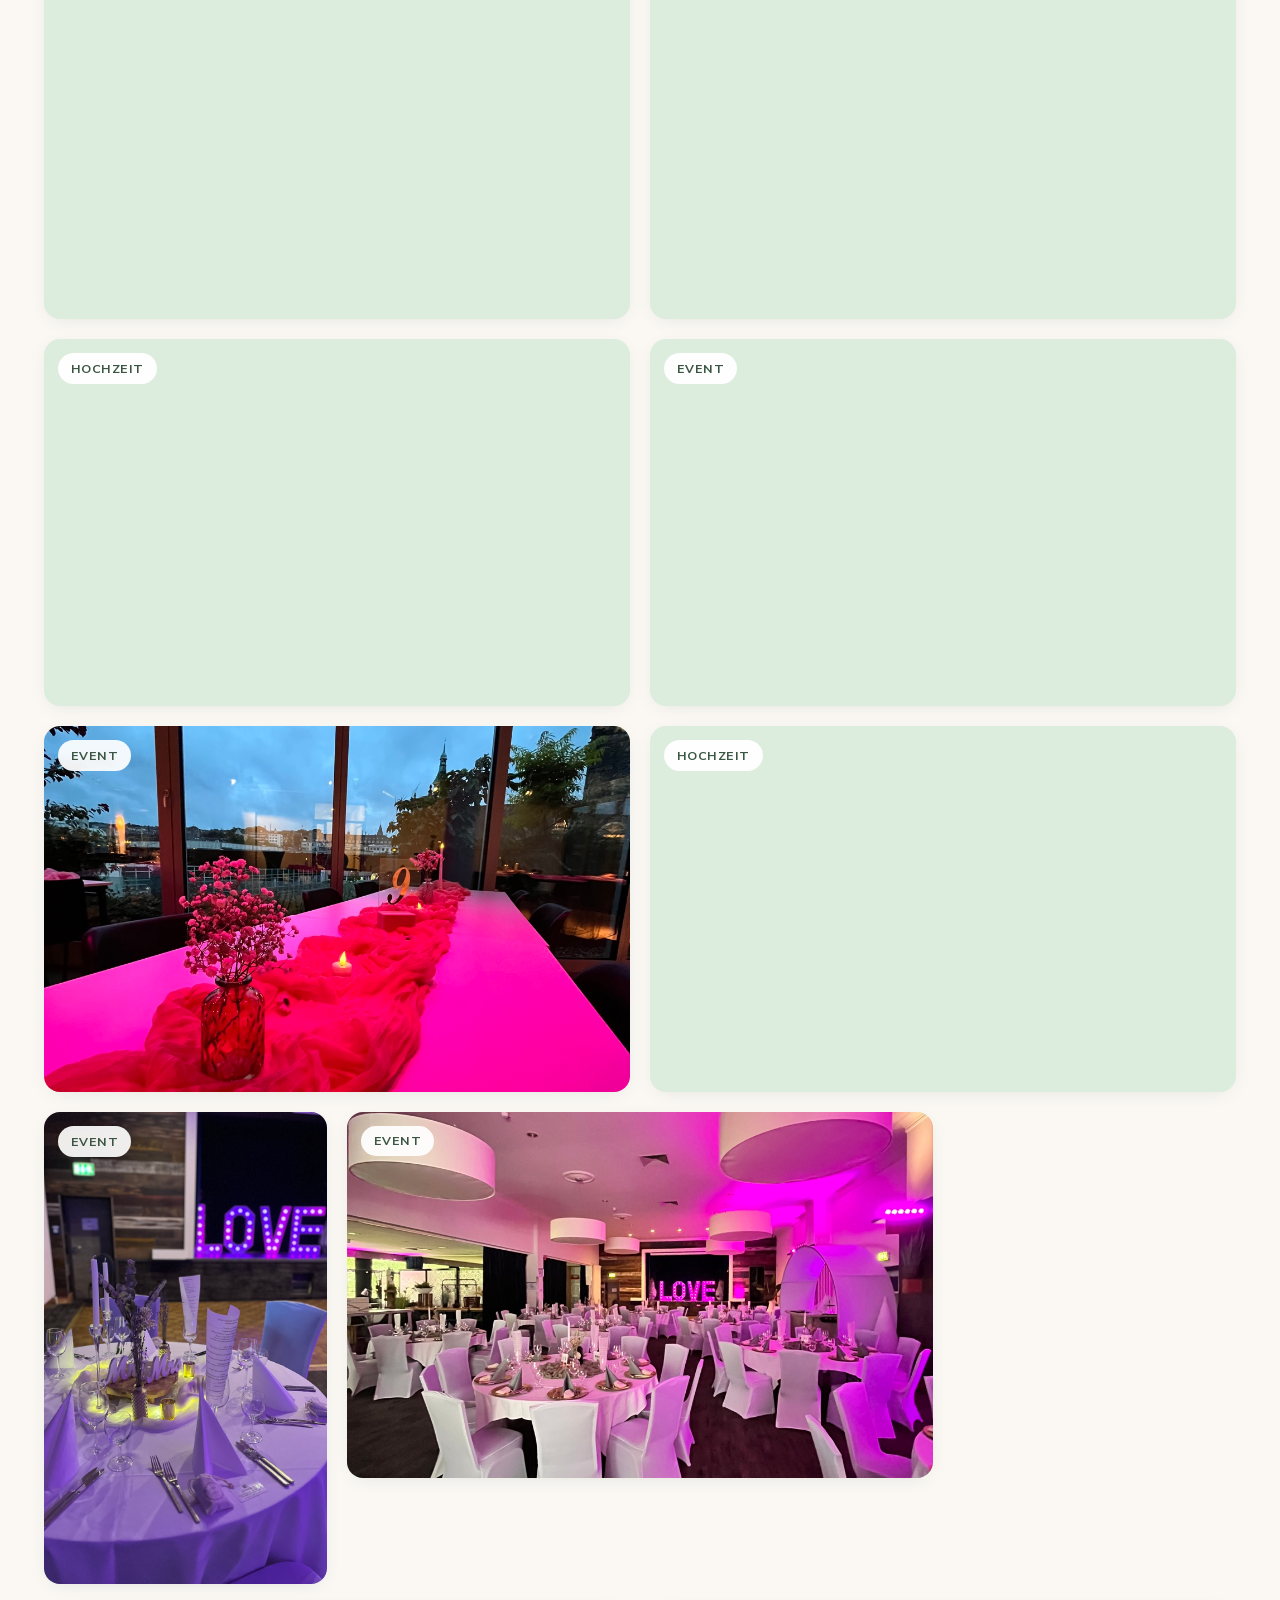
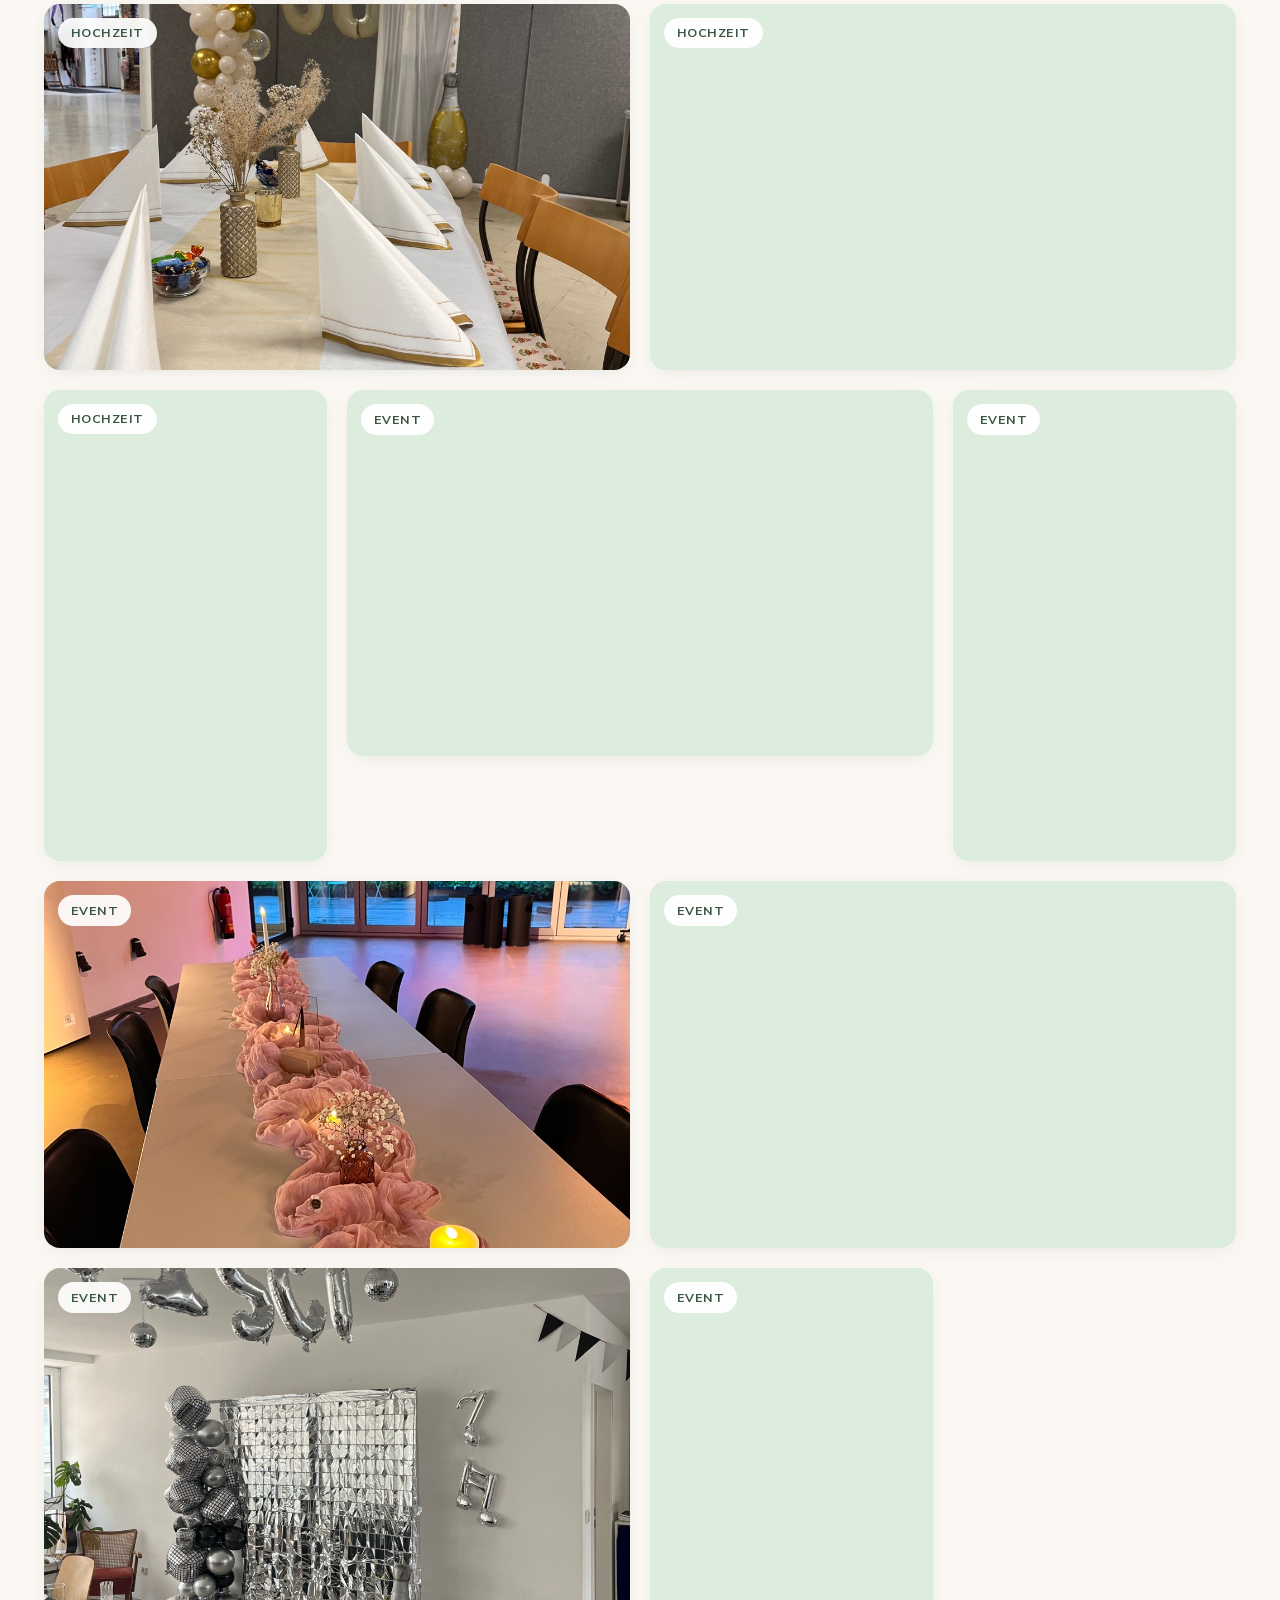
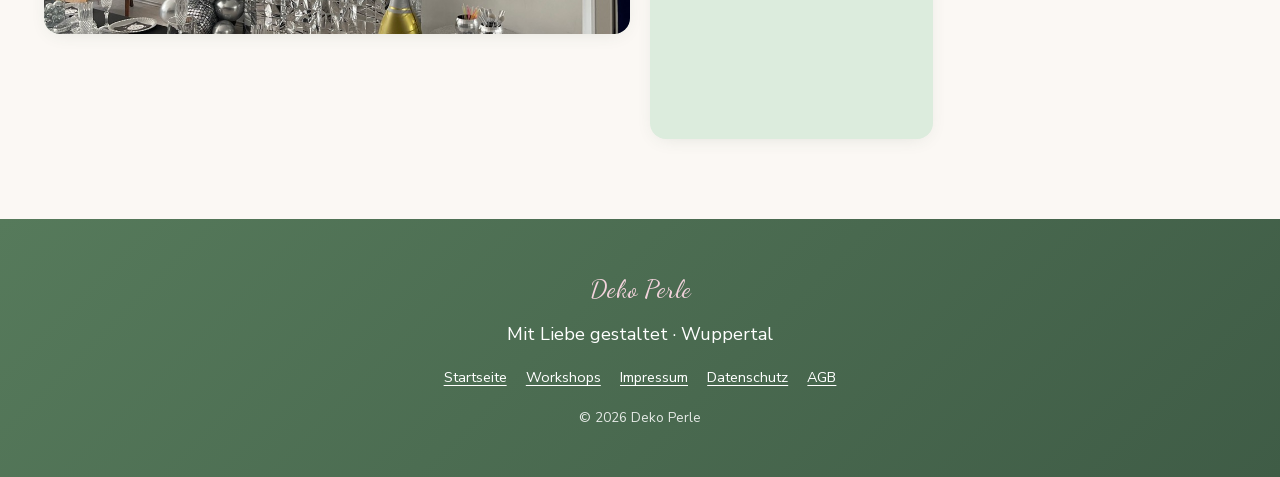
==== commit 73d51780: "Add partner recommendations Co-authored-by: Copilot <223556219+Copilot@users.noreply.github.com>" ====
--- a/galerie/index.html
+++ b/galerie/index.html
@@ -3,26 +3,45 @@
 <head>
 <meta charset="UTF-8" />
 <meta name="viewport" content="width=device-width, initial-scale=1.0" />
-<title>Galerie · Deko Perle</title>
-<meta name="description" content="Bildergalerie von Deko Perle: Workshops, Events, Hochzeiten, JGA und Geburtstage – Inspiration aus echten Anlässen." />
-<link rel="preconnect" href="https://fonts.googleapis.com">
-<link rel="preconnect" href="https://fonts.gstatic.com" crossorigin>
-<link href="https://fonts.googleapis.com/css2?family=Cormorant+Garamond:wght@400;500;600;700&family=Dancing+Script:wght@500;600;700&family=Nunito+Sans:wght@300;400;500;600;700&display=swap" rel="stylesheet">
+<title>Galerie · Deko Perle · Hochzeiten, Workshops & Events in Wuppertal</title>
+<meta name="description" content="Bildergalerie von Deko Perle: Hochzeiten, Workshops, Events, JGA und Geburtstage aus Wuppertal – echte Dekorationen und Trockenblumen-Kreationen." />
+<link rel="canonical" href="https://www.deko-perle.de/galerie/" />
+<meta name="theme-color" content="#fbf8f4" />
+<meta name="robots" content="index, follow" />
+
+<meta property="og:type" content="website" />
+<meta property="og:locale" content="de_DE" />
+<meta property="og:site_name" content="Deko Perle" />
+<meta property="og:title" content="Galerie · Deko Perle" />
+<meta property="og:description" content="Hochzeiten, Workshops, Events, JGA und Geburtstage – echte Dekorationen aus Wuppertal." />
+<meta property="og:url" content="https://www.deko-perle.de/galerie/" />
+<meta property="og:image" content="https://www.deko-perle.de/assets/img/og-image.jpg" />
+<meta name="twitter:card" content="summary_large_image" />
+<meta name="twitter:title" content="Galerie · Deko Perle" />
+<meta name="twitter:image" content="https://www.deko-perle.de/assets/img/og-image.jpg" />
+
+<link rel="icon" href="../assets/img/favicon-32.png" sizes="32x32" type="image/png" />
+<link rel="icon" href="../assets/logo-perle.png" sizes="48x48" type="image/png" />
+<link rel="apple-touch-icon" href="../assets/img/apple-touch-icon.png" />
+<link rel="preload" href="../assets/fonts/nunito-sans-var.woff2" as="font" type="font/woff2" crossorigin />
+<link rel="preload" href="../assets/fonts/cormorant-garamond-var.woff2" as="font" type="font/woff2" crossorigin />
+<link rel="stylesheet" href="../assets/fonts/fonts.css" />
 <style>
   :root{
     --bg:#fbf8f4;
-    --ink:#27322a;
-    --muted:#5b6960;
-    --sage:#9bbf9e;
-    --sage-soft:#e0eedf;
-    --sage-deep:#445a4a;
+    --ink:#232b24;
+    --muted:#55635a;
+    --sage:#8fb492;
+    --sage-soft:#dcecdd;
+    --sage-deep:#3a5541;
     --rose:#f1c8d3;
-    --rose-deep:#d99bae;
-    --gold:#d8b478;
-    --line:#e6ddd1;
-    --shadow-soft:0 10px 40px -15px rgba(68,90,74,.18);
-    --shadow-card:0 4px 20px -8px rgba(68,90,74,.15);
-    --shadow-glow:0 20px 60px -20px rgba(217,155,174,.45);
+    --rose-deep:#a34a63;
+    --gold:#a07c3f;
+    --line:#dfe4dc;
+    --grad-sage:linear-gradient(135deg,#547a59,#3a5541);
+    --shadow-soft:0 10px 40px -15px rgba(58,85,65,.22);
+    --shadow-card:0 4px 20px -8px rgba(58,85,65,.18);
+    --shadow-glow:0 20px 60px -20px rgba(163,74,99,.3);
     --radius:1rem;
     --t:.4s cubic-bezier(.4,0,.2,1);
   }
@@ -43,9 +62,16 @@
     letter-spacing:-.01em;
   }
   a{color:inherit;text-decoration:none}
+  a:hover{color:var(--rose-deep)}
   img{display:block;max-width:100%}
+  :focus-visible{outline:3px solid var(--rose-deep);outline-offset:3px;border-radius:8px}
+  [id]{scroll-margin-top:100px}
 
   .container{width:100%;max-width:1240px;margin:0 auto;padding:0 1.5rem}
+
+  .skip-link{position:absolute;top:-100px;left:1rem;z-index:200;padding:.85rem 1.5rem;
+    background:var(--sage-deep);color:#fff;font-weight:600;border-radius:0 0 12px 12px;transition:top .2s}
+  .skip-link:focus{top:0;color:#fff}
 
   /* ===== Navbar ===== */
   header.nav{
@@ -54,19 +80,12 @@
     background:transparent;
   }
   header.nav.scrolled{
-    background:rgba(251,248,244,.9);
+    background:rgba(251,248,244,.92);
     backdrop-filter:blur(10px);
     box-shadow:var(--shadow-card);
   }
   .nav-inner{display:flex;align-items:center;justify-content:space-between;padding:1rem 0}
   .brand{display:flex;align-items:center;gap:.75rem}
-  .brand-mark{
-    width:42px;height:42px;border-radius:50%;
-    background:linear-gradient(135deg,var(--sage-soft),var(--rose));
-    display:grid;place-items:center;
-    font-family:'Dancing Script',cursive;font-size:1.4rem;color:var(--sage-deep);
-    box-shadow:var(--shadow-card);
-  }
   .brand-name{font-family:'Dancing Script',cursive;font-size:1.6rem;color:var(--sage-deep)}
   nav ul{list-style:none;display:flex;gap:2.25rem}
   nav a.link{
@@ -74,20 +93,50 @@
     position:relative;transition:var(--t);
   }
   nav a.link::after{
-    content:"";position:absolute;left:0;bottom:-4px;height:1px;width:0;background:var(--sage);transition:.3s;
+    content:"";position:absolute;left:0;bottom:-4px;height:1px;width:0;background:var(--sage);transition:width .3s;
   }
   nav a.link:hover::after{width:100%}
+  nav a.link[aria-current="page"]{color:var(--rose-deep)}
+  nav a.link[aria-current="page"]::after{width:100%;background:var(--rose-deep)}
   .cta{
     display:inline-flex;align-items:center;gap:.5rem;
-    background:linear-gradient(135deg,var(--rose),var(--rose-deep));
+    background:var(--grad-sage);
     color:#fff;padding:.7rem 1.4rem;border-radius:999px;
     font-weight:600;box-shadow:var(--shadow-soft);transition:var(--t);
   }
-  .cta:hover{box-shadow:var(--shadow-glow);transform:translateY(-1px)}
-  .burger{display:none;background:var(--sage-soft);border:0;border-radius:999px;padding:.55rem .7rem;cursor:pointer;color:var(--sage-deep)}
-  .mobile{display:none;background:rgba(251,248,244,.97);border-top:1px solid var(--line)}
+  .cta:hover{box-shadow:var(--shadow-glow);transform:translateY(-1px);color:#fff}
+  .burger{display:none;background:var(--sage-soft);border:0;border-radius:999px;padding:.55rem .8rem;cursor:pointer;color:var(--sage-deep);font-size:1.1rem}
+  .mobile{display:none;background:rgba(251,248,244,.98);border-top:1px solid var(--line)}
   .mobile ul{flex-direction:column;gap:.25rem;padding:1rem 0}
   .mobile a{display:block;padding:.7rem 0;font-weight:500;color:var(--sage-deep)}
+  .mobile .sub-item a{padding-left:1.4rem;font-weight:400;color:var(--muted)}
+  .mobile .sub-item:first-of-type{padding-top:.35rem}
+
+  /* ===== Dropdown „Leistungen“ ===== */
+  .nav-inner .has-sub{position:relative}
+  .nav-inner .caret{
+    display:inline-block;margin-left:.3rem;
+    border-left:5px solid transparent;border-right:5px solid transparent;
+    border-top:6px solid currentColor;vertical-align:middle;transition:var(--t);
+  }
+  .nav-inner .has-sub:hover .caret{transform:rotate(180deg)}
+  .nav-inner .submenu{
+    position:absolute;top:calc(100% + .5rem);left:50%;
+    transform:translateX(-50%) translateY(8px);
+    min-width:235px;list-style:none;padding:.45rem;
+    background:#fff;border:1px solid var(--line);border-radius:14px;
+    box-shadow:var(--shadow-soft);display:grid;gap:.1rem;
+    opacity:0;visibility:hidden;transition:var(--t);z-index:60;
+  }
+  .nav-inner .has-sub:hover .submenu,
+  .nav-inner .has-sub:focus-within .submenu{
+    opacity:1;visibility:visible;transform:translateX(-50%) translateY(0);
+  }
+  .nav-inner .submenu a{
+    display:block;padding:.55rem .9rem;border-radius:9px;
+    font-size:.95rem;color:var(--ink);
+  }
+  .nav-inner .submenu a:hover{background:var(--sage-soft);color:var(--rose-deep)}
 
   /* ===== Hero ===== */
   .hero{
@@ -95,7 +144,7 @@
     background:linear-gradient(135deg,#e7f1e3 0%,#fdf6ee 50%,#fbe5ec 100%);
     text-align:center;
   }
-  .hero .script{font-family:'Dancing Script',cursive;color:var(--rose-deep);font-size:1.9rem}
+  .hero .script{font-family:'Dancing Script',cursive;color:var(--rose-deep);font-size:1.9rem;display:block}
   .hero h1{font-size:clamp(2.4rem,5vw,4rem);margin:.5rem 0 1rem}
   .hero p{max-width:640px;margin:0 auto;color:var(--muted);font-size:1.1rem}
 
@@ -113,7 +162,7 @@
   }
   .filter-btn:hover{border-color:var(--sage);transform:translateY(-1px)}
   .filter-btn.active{
-    background:linear-gradient(135deg,var(--sage),var(--sage-deep));
+    background:var(--grad-sage);
     color:#fff;border-color:transparent;box-shadow:var(--shadow-soft);
   }
   .count{
@@ -132,8 +181,9 @@
     aspect-ratio:4/5;
     overflow:hidden;border-radius:var(--radius);
     box-shadow:var(--shadow-card);
+    background:var(--sage-soft);
+    border:0;padding:0;width:100%;
     cursor:zoom-in;
-    background:var(--sage-soft);
     transition:var(--t);
     opacity:0;transform:translateY(18px) scale(.98);
   }
@@ -149,10 +199,11 @@
   .card:hover img{transform:scale(1.07)}
   .card .overlay{
     position:absolute;inset:0;
-    background:linear-gradient(to top,rgba(40,55,45,.75),transparent 55%);
+    background:linear-gradient(to top,rgba(27,40,31,.78),transparent 55%);
     opacity:0;transition:var(--t);
-  }
-  .card:hover .overlay{opacity:1}
+    pointer-events:none;
+  }
+  .card:hover .overlay,.card:focus-visible .overlay{opacity:1}
   .badge{
     position:absolute;top:14px;left:14px;
     background:rgba(255,255,255,.92);backdrop-filter:blur(6px);
@@ -162,15 +213,25 @@
   }
   .caption{
     position:absolute;left:18px;right:18px;bottom:16px;
-    color:#fff;font-weight:500;
+    color:#fff;font-weight:500;text-align:left;
     transform:translateY(8px);opacity:0;transition:var(--t);
   }
-  .card:hover .caption{opacity:1;transform:none}
+  .card:hover .caption,.card:focus-visible .caption{opacity:1;transform:none}
+  /* Overlay-Button über das ganze Tile — macht das Tile klickbar & per Tastatur bedienbar */
+  .card-btn{position:absolute;inset:0;z-index:2;background:none;border:0;padding:0;cursor:zoom-in;font:inherit}
+  .card .badge,.card .caption{z-index:3;pointer-events:none}
+  /* Touch: keine :hover-Geste — Beschriftung und Overlay dauerhaft zeigen */
+  @media (hover:none){
+    .card{cursor:default}
+    .card-btn{cursor:default}
+    .card .overlay{opacity:1}
+    .caption{opacity:1;transform:none}
+  }
 
   /* ===== Lightbox ===== */
   .lightbox{
     position:fixed;inset:0;z-index:100;
-    background:rgba(20,30,25,.92);
+    background:rgba(20,30,25,.94);
     display:none;align-items:center;justify-content:center;
     padding:2rem;
     opacity:0;transition:opacity .3s;
@@ -195,7 +256,7 @@
   .lb-cap{
     position:absolute;bottom:1.5rem;left:0;right:0;text-align:center;
     color:#fff;font-family:'Cormorant Garamond',serif;font-size:1.2rem;
-    text-shadow:0 2px 8px rgba(0,0,0,.5);
+    text-shadow:0 2px 8px rgba(0,0,0,.5);padding:0 1.5rem;
   }
   @media (max-width:640px){
     .lb-prev{left:.5rem}.lb-next{right:.5rem}
@@ -204,12 +265,14 @@
 
   /* ===== Footer ===== */
   footer{
-    background:var(--sage-deep);color:#e7f1e3;
+    background:linear-gradient(135deg,#567a5b 0%,#3f5c46 100%);
+    color:#fff;
     padding:3rem 0;text-align:center;
   }
-  footer .script{font-family:'Dancing Script',cursive;font-size:1.6rem;color:var(--rose);margin-bottom:.5rem}
-  footer a{color:#fff;border-bottom:1px solid rgba(255,255,255,.3)}
-  .legal{margin-top:1rem;font-size:.9rem;opacity:.8;display:flex;gap:1.2rem;justify-content:center;flex-wrap:wrap}
+  footer .script{font-family:'Dancing Script',cursive;font-size:1.6rem;color:#f3d3dc;margin-bottom:.5rem;display:block}
+  footer a{color:#fff;text-decoration:underline;text-underline-offset:3px}
+  footer a:hover{color:#f3d3dc}
+  .legal{margin-top:1rem;font-size:.9rem;display:flex;gap:1.2rem;justify-content:center;flex-wrap:wrap}
 
   /* Responsive nav */
   @media (max-width:880px){
@@ -217,62 +280,90 @@
     .burger{display:inline-flex}
     .mobile.open{display:block}
   }
+  @media (prefers-reduced-motion:reduce){
+    html{scroll-behavior:auto}
+    .card{transition:none}
+    .card img{transition:none}
+  }
 </style>
 </head>
 <body>
 
+<a class="skip-link" href="#main">Zum Inhalt springen</a>
+
 <header class="nav" id="nav">
   <div class="container nav-inner">
-    <a href="https://deko-perle.de" class="brand" rel="noopener">
-      <img class="brand-mark" src="../assets/logo-perle.png" alt="Deko Perle Logo" width="42" height="42" />
+    <a href="../index.html" class="brand">
+      <img src="../assets/logo-perle.png" alt="" width="48" height="48" />
       <span class="brand-name">Deko Perle</span>
     </a>
-    <nav>
+    <nav aria-label="Hauptnavigation">
       <ul class="desk">
         <li><a class="link" href="../index.html#ueber-uns">Über uns</a></li>
-        <li><a class="link" href="../index.html#leistungen">Leistungen</a></li>
-        <li><a class="link" href="index.html">Galerie</a></li>
+        <li class="has-sub">
+          <a class="link" href="../index.html#leistungen" aria-haspopup="true" aria-expanded="false">Leistungen <span class="caret" aria-hidden="true"></span></a>
+          <ul class="submenu">
+            <li><a href="../index.html#hochzeiten">Hochzeiten</a></li>
+            <li><a href="../index.html#geburtstage">Geburtstage</a></li>
+            <li><a href="../index.html#events">Events &amp; Feiern</a></li>
+            <li><a href="../workshops.html">Workshops</a></li>
+            <li><a href="../index.html#verleih">Deko-Verleih</a></li>
+            <li><a href="../index.html#konzept">Konzept &amp; Beratung</a></li>
+          </ul>
+        </li>
+        <li><a class="link" href="index.html" aria-current="page">Galerie</a></li>
+        <li><a class="link" href="../empfehlungen.html">Empfehlungen</a></li>
         <li><a class="link" href="../index.html#kontakt">Kontakt</a></li>
       </ul>
     </nav>
-    <a href="index.html#kontakt" class="cta desk">✿ Frag mich an</a>
-    <button class="burger" id="burger" aria-label="Menü öffnen" aria-expanded="false">☰</button>
+    <a href="https://dekoperle.simplybook.it/v2/#book" class="cta desk" rel="noopener">Frag mich an</a>
+    <button class="burger" id="burger" aria-label="Menü öffnen" aria-expanded="false" aria-controls="mobile">☰</button>
   </div>
   <div class="mobile" id="mobile">
     <div class="container">
       <ul>
         <li><a href="../index.html#ueber-uns">Über uns</a></li>
         <li><a href="../index.html#leistungen">Leistungen</a></li>
+        <li class="sub-item"><a href="../index.html#hochzeiten">Hochzeiten</a></li>
+        <li class="sub-item"><a href="../index.html#geburtstage">Geburtstage</a></li>
+        <li class="sub-item"><a href="../index.html#events">Events &amp; Feiern</a></li>
+        <li class="sub-item"><a href="../workshops.html">Workshops</a></li>
+        <li class="sub-item"><a href="../index.html#verleih">Deko-Verleih</a></li>
+        <li class="sub-item"><a href="../index.html#konzept">Konzept &amp; Beratung</a></li>
         <li><a href="index.html">Galerie</a></li>
+        <li><a href="../empfehlungen.html">Empfehlungen</a></li>
         <li><a href="../index.html#kontakt">Kontakt</a></li>
-        <li><a href="../index.html#kontakt" class="cta" style="margin-top:.6rem">✿ Frag mich an</a></li>
+        <li><a href="https://dekoperle.simplybook.it/v2/#book" class="cta" style="margin-top:.6rem" rel="noopener">Frag mich an</a></li>
       </ul>
     </div>
   </div>
 </header>
 
+<main id="main">
 <section class="hero">
   <div class="container">
     <span class="script">Bildergalerie</span>
     <h1>Momente, die wir gestalten durften</h1>
-    <p>Stöbere durch unsere Anlässe — von intimen Workshops bis zu großen Hochzeiten. Klicke ein Bild für die Großansicht.</p>
+    <p>Stöbere durch unsere Anlässe — von intimen Workshops bis zu großen Hochzeiten. Klick ein Bild für die Großansicht.</p>
   </div>
 </section>
 
 <section class="container">
-  <div class="filters" id="filters" role="tablist" aria-label="Kategorien">
-    <button class="filter-btn active" data-filter="all" role="tab" aria-selected="true">Alle</button>
-    <button class="filter-btn" data-filter="workshops" role="tab">Workshops</button>
-    <button class="filter-btn" data-filter="events" role="tab">Events</button>
-    <button class="filter-btn" data-filter="hochzeiten" role="tab">Hochzeiten</button>
-    <button class="filter-btn" data-filter="jga" role="tab">JGA</button>
-    <button class="filter-btn" data-filter="geburtstage" role="tab">Geburtstage</button>
+  <h2 class="visually-hidden" style="position:absolute;left:-9999px">Galerie</h2>
+  <div class="filters" id="filters" role="group" aria-label="Kategorien filtern">
+    <button class="filter-btn active" data-filter="all" aria-pressed="true">Alle</button>
+    <button class="filter-btn" data-filter="workshops" aria-pressed="false">Workshops</button>
+    <button class="filter-btn" data-filter="events" aria-pressed="false">Events</button>
+    <button class="filter-btn" data-filter="hochzeiten" aria-pressed="false">Hochzeiten</button>
+    <button class="filter-btn" data-filter="jga" aria-pressed="false">JGA</button>
+    <button class="filter-btn" data-filter="geburtstage" aria-pressed="false">Geburtstage</button>
   </div>
 
-  <div class="count" id="count"></div>
+  <div class="count" id="count" role="status" aria-live="polite"></div>
 
   <div class="gallery" id="gallery"></div>
 </section>
+</main>
 
 <div class="lightbox" id="lightbox" role="dialog" aria-modal="true" aria-label="Bildansicht">
   <button class="lb-btn lb-close" id="lbClose" aria-label="Schließen">✕</button>
@@ -287,12 +378,13 @@
     <div class="script">Deko Perle</div>
     <p>Mit Liebe gestaltet · Wuppertal</p>
     <div class="legal">
-      <a href="index.html">Startseite</a>
-      <a href="impressum.html">Impressum</a>
-      <a href="datenschutz.html">Datenschutz</a>
-      <a href="agb.html">AGB</a>
+      <a href="../index.html">Startseite</a>
+      <a href="../workshops.html">Workshops</a>
+      <a href="../impressum.html">Impressum</a>
+      <a href="../datenschutz.html">Datenschutz</a>
+      <a href="../agb.html">AGB</a>
     </div>
-    <p style="margin-top:1rem;opacity:.7;font-size:.85rem">© <span id="yr"></span> Deko Perle</p>
+    <p style="margin-top:1rem;opacity:.85;font-size:.85rem">© <span id="yr">2026</span> Deko Perle</p>
   </div>
 </footer>
 
@@ -308,46 +400,94 @@
   // Mobile menu
   const burger = document.getElementById('burger');
   const mobile = document.getElementById('mobile');
-  burger.addEventListener('click', () => {
-    const open = mobile.classList.toggle('open');
-    burger.setAttribute('aria-expanded', open);
+  const setMenu = (open) => {
+    mobile.classList.toggle('open', open);
+    burger.setAttribute('aria-expanded', String(open));
+    burger.setAttribute('aria-label', open ? 'Menü schließen' : 'Menü öffnen');
     burger.textContent = open ? '✕' : '☰';
+  };
+  burger.addEventListener('click', () => setMenu(!mobile.classList.contains('open')));
+  mobile.querySelectorAll('a').forEach(a => a.addEventListener('click', () => setMenu(false)));
+  document.addEventListener('keydown', e => {
+    if (e.key === 'Escape' && mobile.classList.contains('open')) { setMenu(false); burger.focus(); }
   });
 
-  // ===== Gallery data =====
-  // Alle echten Bilder sind im /assets/ Ordner organisiert
+  // ===== Galerie =====
+  // slug: Datei in ../assets/img/
+  const IMG = '../assets/img/';
   const items = [
     // Workshops
-
-    { src:'assets/image7.jpeg', cat:'workshops', title:'Hands-on Blumenbinden', size:'tall' },
+    { slug:'workshop-blumenbinden', cat:'workshops', title:'Hands-on Blumenbinden' },
+    { slug:'index-trockengemaelde', cat:'workshops', title:'Trockengemälde auf Leinwand' },
 
     // Events
-    { src:'assets/hero-pampas.jpg',  cat:'events', title:'Pampasgras-Kranz im goldenen Ring' },
-    { src:'assets/image0.jpeg', cat:'events', title:'Orange & Gold Tafel-Setting', size:'wide' },
-    { src:'assets/image3.jpeg', cat:'events', title:'Trockenblumen & Kerzenlicht-Arrangement' },
-    { src:'assets/image4.jpeg', cat:'events', title:'Advents- & Weihnachts-Eleganz' },
-    { src:'assets/image18.jpeg', cat:'events', title:'Event-Dekoration mit Details' },
-    { src:'assets/image20.jpeg', cat:'events', title:'Moderne Tafel mit Pampas', size:'wide' },
+    { slug:'hero-pampas', cat:'events', title:'Pampasgras-Kranz im goldenen Ring' },
+    { slug:'orange-gold-tafel', cat:'events', title:'Apricot Tafel-Setting mit Naturelementen',       size:'wide' },
+    { slug:'trockenblumen-kerzen-arrangement', cat:'events', title:'Trockenblumenadventskranz' },
+    { slug:'weihnachts-eleganz', cat:'events', title:'Adventskranz aus Tanne' },
+    { slug:'event-deko-details', cat:'events', title:'Zitronenliebe - mediterrane Eleganz' },
+    { slug:'tafel-mit-pampas', cat:'events', title:'Zitronenliebe - mediterrane Eleganz',          size:'wide' },
 
     // Hochzeiten
-    { src:'assets/image2.jpeg', cat:'hochzeiten', title:'Lange Hochzeitstafel mit rosa Akzenten', size:'wide' },
-    { src:'assets/image8.jpeg', cat:'hochzeiten', title:'Eleganter Brautstrauß & Schmuck', size:'tall' },
-    { src:'assets/image11.jpeg', cat:'hochzeiten', title:'Großes Hochzeits-Setup mit Pampas', size:'wide' },
-    { src:'assets/image12.jpeg', cat:'hochzeiten', title:'Panorama-Hochzeitstafel', size:'wide' },
-    { src:'assets/image15.jpeg', cat:'hochzeiten', title:'Elegante Hochzeitsdekoration', size:'wide' },
-    { src:'assets/image16.jpeg', cat:'hochzeiten', title:'Luxe Hochzeits-Arrangement', size:'wide' },
-    { src:'assets/image17.jpeg', cat:'hochzeiten', title:'Raffiniertes Tafel-Setup zur Hochzeit', size:'tall' },
-    { src:'assets/image19.jpeg', cat:'hochzeiten', title:'Luxe Tischdekor mit Gold' },
-    { src:'assets/image21.jpeg', cat:'hochzeiten', title:'Kristallklare elegante Hochzeits-Tafel', size:'wide' },
-    { src:'assets/image22.jpeg', cat:'hochzeiten', title:'Festliches Hochzeits-Ensemble', size:'wide' },
+    { slug:'hochzeitstafel-rosa-lang', cat:'hochzeiten', title:'Lange Hochzeitstafel mit rosa Akzenten', size:'wide' },
+    { slug:'brautstrauss', cat:'hochzeiten', title:'Eleganter Trockenblumenhaarkranz',            size:'tall' },
+    { slug:'hochzeit-pampas-setup', cat:'hochzeiten', title:'Winni Puuh Babyshower',        size:'wide' },
+    { slug:'hochzeitstafel-panorama', cat:'hochzeiten', title:'Winni Puuh Babyshower',           size:'wide' },
+    { slug:'hochzeit-dekoration', cat:'hochzeiten', title:'Trockenblumen Hoops',       size:'wide' },
+    { slug:'luxe-hochzeit-arrangement', cat:'hochzeiten', title:'Trockenblumen Hoops',        size:'wide' },
+    { slug:'tafel-setup-hochzeit', cat:'hochzeiten', title:'Glitzer Zauber - Pimp dein Foto',           size:'tall' },
+    { slug:'tischdekor-gold', cat:'hochzeiten', title:'Brautpaarhochzeitstisch' },
+    { slug:'elegante-hochzeitstafel', cat:'hochzeiten', title:'Kristallklare Hochzeitstafel',      size:'wide' },
+    { slug:'festliches-hochzeit-ensemble', cat:'hochzeiten', title:'Festliches Hochzeits-Ensemble',     size:'wide' },
+    { slug:'index-hochzeitstafel-pink', cat:'hochzeiten', title:'Hochzeitsdeko im apricot Stil' },
 
     // JGA
-    { src:'assets/image9.jpeg', cat:'jga', title:'Outdoor JGA-Party mit Gartendeko', size:'wide' },
+    { slug:'jga-outdoor', cat:'jga', title:'Outdoor JGA-Party mit Gartendeko',   size:'wide' },
 
     // Geburtstage
-    { src:'assets/gallery-balloons.jpg', cat:'geburtstage', title:'Pastell-Ballonbogen' },
-    { src:'assets/image6.jpeg', cat:'geburtstage', title:'Geburtstags-Arrangement' },
-    { src:'assets/image14.jpeg', cat:'geburtstage', title:'Neon-Glitter Party – Modern & Elegant' },
+    { slug:'geburtstags-arrangement', cat:'geburtstage', title:'Geburtstagsworkshop' },
+    { slug:'neon-glitter-party', cat:'geburtstage', title:'Neon-Glitter Party – modern & elegant' },
+
+    // Hochzeiten (Reihe 2026)
+    { slug:'tafel-gruen-kerzen', cat:'hochzeiten', title:'Sommerparty mit Korallen und Palmen',       size:'wide' },
+    { slug:'brauttisch-landhausstil', cat:'hochzeiten', title:'Mintgrüne Eleganz',      size:'wide' },
+    { slug:'bar-holzkisten', cat:'hochzeiten', title:'Snack- und Gin Bar',             size:'wide' },
+    { slug:'rosen-weiss-gruen', cat:'hochzeiten', title:'Blumengesteck für Traubogen' },
+    { slug:'braut-haarkranz', cat:'hochzeiten', title:'Kranz aus Blüten & Gräsern',         size:'tall' },
+    { slug:'tischdeko-kerzen-blumen', cat:'hochzeiten', title:'Frühlingsfrische in mint und weiß',   size:'tall' },
+    { slug:'mr-mrs-hochzeitssetup', cat:'hochzeiten', title:'Brauttisch mit romantischer Wasserfall-Drapierung',          size:'tall' },
+    { slug:'tisch-tropisches-gruen', cat:'hochzeiten', title:'Tropische Sommerhochzeit',        size:'wide' },
+    { slug:'freiluft-weisse-draperie', cat:'hochzeiten', title:'Traubogen im tropischen Flair',      size:'wide' },
+    { slug:'tisch-herbstfloristik', cat:'hochzeiten', title:'Romantische Tischdekoration',          size:'tall' },
+    { slug:'tafel-klassisch-weiss', cat:'hochzeiten', title:'Bohostyle Hochzeitsdekoration', size:'wide' },
+    { slug:'tafel-industrial-chic', cat:'hochzeiten', title:'Krystall trifft auf Eleganz',        size:'wide' },
+    { slug:'tischdeko-weisse-rosen', cat:'hochzeiten', title:'Eingangbereich in die Hochzeitslocation',            size:'wide' },
+    { slug:'hochzeitsdinner-loft', cat:'hochzeiten', title:'Krystall trifft auf Eleganz',         size:'tall' },
+    { slug:'boho-altar-holzrahmen', cat:'hochzeiten', title:'Krystall trifft auf Eleganz',       size:'wide' },
+    { slug:'boho-spiegel-flora', cat:'hochzeiten', title:'Traubogen mit Trockenblumensteck',           size:'tall' },
+    { slug:'tischkaertchen-pampas', cat:'hochzeiten', title:'Willkommensspiegel mit Boho-Elementen',        size:'tall' },
+    { slug:'hochzeit-steinbogen', cat:'hochzeiten', title:'Boho-Chic mit Naturmaterialien',      size:'tall' },
+    { slug:'tischdeko-holz-kerzen', cat:'hochzeiten', title:'Boho-Chic mit Naturmaterialien',             size:'tall' },
+    { slug:'blumenarrangement-blush', cat:'hochzeiten', title:'Geschenketisch mit floralen Akzenten',          size:'tall' },
+    { slug:'hochzeitsdeko-frisch', cat:'hochzeiten', title:'Frisches Arrangement für eine Hochzeit',      size:'wide' },
+    { slug:'bankett-modern', cat:'hochzeiten', title:'Frisches Arrangement für eine Hochzeit',                size:'wide' },
+    { slug:'tafel-blassrosa-perlen', cat:'hochzeiten', title:'Frisches Arrangement für eine Hochzeit',      size:'wide' },
+    { slug:'blumeninstallation-pink', cat:'events', title:'Firmenevent im Industrie-Loft',        size:'wide' },
+    { slug:'tisch-gold-salbei', cat:'events', title:'Firmenevent im Industrie-Loft',                   size:'wide' },
+    { slug:'festsaal-violett', cat:'hochzeiten', title:'Mint trifft auf Gold',             size:'wide' },
+    { slug:'bankettsaal-weiss', cat:'events', title:'Brauttisch mit Eukalyptus und Schleierkraut',              size:'tall' },
+    { slug:'tischdeko-weiss-gold', cat:'events', title:'Mint trifft auf Gold',                     size:'wide' },
+    { slug:'festsaal-blaue-vorhaenge', cat:'hochzeiten', title:'Ein runder Geburtstag mit Stil',   size:'wide' },
+    { slug:'liebesauto-blumendeko', cat:'hochzeiten', title:'Ein runder Geburtstag mit Stil',        size:'wide' },
+    { slug:'tafel-glasdach', cat:'hochzeiten', title:'Hochzeitsauto mit Blumenarrangement',        size:'tall' },
+    { slug:'eleganz-schwarz-kristall', cat:'events', title:'Mint trifft auf Silber',              size:'wide' },
+
+    // Events (Reihe 2026)
+    { slug:'abend-pink-drapierung', cat:'events', title:'Firmenevent im Industrie-Loft',        size:'tall' },
+    { slug:'abendempfang-loft', cat:'events', title:'Firmenevent im Industrie-Loft',               size:'wide' },
+    { slug:'buchstaben-installation', cat:'events', title:'Tafel in Silber & Schwarz',         size:'wide' },
+    { slug:'dinner-spiegelwand', cat:'events', title:'Tafel in Silber & Schwarz',    size:'wide' },
+    { slug:'neue-projekte', cat:'events', title:'Tafel in Silber & Schwarz',     size:'tall' }
   ];
 
   const labels = {
@@ -357,7 +497,6 @@
 
   const galleryEl = document.getElementById('gallery');
   const countEl = document.getElementById('count');
-  let activeFilter = 'all';
 
   function render(filter){
     galleryEl.innerHTML = '';
@@ -365,19 +504,19 @@
     list.forEach((it, idx) => {
       const fig = document.createElement('figure');
       fig.className = 'card' + (it.size ? ' ' + it.size : '');
-      fig.dataset.index = idx;
       fig.innerHTML = `
-        <img src="${it.src}" alt="${it.title}" loading="lazy" />
+        <img src="${IMG}${it.slug}-1400.jpg" alt="${it.title}" width="1400" height="1400"
+             loading="lazy" decoding="async" />
         <span class="badge">${labels[it.cat]}</span>
-        <div class="overlay"></div>
+        <span class="overlay" aria-hidden="true"></span>
+        <button class="card-btn" type="button" aria-label="${it.title} — in Großansicht öffnen"></button>
         <figcaption class="caption">${it.title}</figcaption>
       `;
-      fig.addEventListener('click', () => openLightbox(list, idx));
+      fig.querySelector('.card-btn').addEventListener('click', () => openLightbox(list, idx));
       galleryEl.appendChild(fig);
-      // staggered reveal
-      requestAnimationFrame(() => {
-        setTimeout(() => fig.classList.add('show'), idx * 50);
-      });
+      const reduce = window.matchMedia('(prefers-reduced-motion: reduce)').matches;
+      if (reduce) fig.classList.add('show');
+      else requestAnimationFrame(() => setTimeout(() => fig.classList.add('show'), idx * 45));
     });
     countEl.textContent = `${list.length} ${list.length === 1 ? 'Bild' : 'Bilder'} in dieser Auswahl`;
   }
@@ -388,12 +527,11 @@
     if(!btn) return;
     document.querySelectorAll('.filter-btn').forEach(b => {
       b.classList.remove('active');
-      b.setAttribute('aria-selected','false');
+      b.setAttribute('aria-pressed','false');
     });
     btn.classList.add('active');
-    btn.setAttribute('aria-selected','true');
-    activeFilter = btn.dataset.filter;
-    render(activeFilter);
+    btn.setAttribute('aria-pressed','true');
+    render(btn.dataset.filter);
   });
 
   render('all');
@@ -402,27 +540,32 @@
   const lb = document.getElementById('lightbox');
   const lbImg = document.getElementById('lbImg');
   const lbCap = document.getElementById('lbCap');
-  let currentList = [], currentIdx = 0;
+  const lbClose = document.getElementById('lbClose');
+  let currentList = [], currentIdx = 0, lastFocus = null;
 
   function openLightbox(list, idx){
     currentList = list; currentIdx = idx;
+    lastFocus = document.activeElement;
     update();
     lb.classList.add('open');
     document.body.style.overflow = 'hidden';
+    lbClose.focus();
   }
   function closeLightbox(){
     lb.classList.remove('open');
     document.body.style.overflow = '';
+    if (lastFocus) lastFocus.focus();
   }
   function update(){
     const it = currentList[currentIdx];
-    lbImg.src = it.src; lbImg.alt = it.title;
-    lbCap.textContent = it.title;
+    lbImg.src = `${IMG}${it.slug}-1400.jpg`;
+    lbImg.alt = it.title;
+    lbCap.textContent = `${it.title} (${currentIdx + 1} von ${currentList.length})`;
   }
   function next(){ currentIdx = (currentIdx + 1) % currentList.length; update(); }
   function prev(){ currentIdx = (currentIdx - 1 + currentList.length) % currentList.length; update(); }
 
-  document.getElementById('lbClose').addEventListener('click', closeLightbox);
+  lbClose.addEventListener('click', closeLightbox);
   document.getElementById('lbNext').addEventListener('click', next);
   document.getElementById('lbPrev').addEventListener('click', prev);
   lb.addEventListener('click', e => { if(e.target === lb) closeLightbox(); });
@@ -431,7 +574,15 @@
     if(e.key === 'Escape') closeLightbox();
     if(e.key === 'ArrowRight') next();
     if(e.key === 'ArrowLeft') prev();
+    // Fokus im Dialog halten
+    if(e.key === 'Tab'){
+      const f = [lbClose, document.getElementById('lbPrev'), document.getElementById('lbNext')];
+      const i = f.indexOf(document.activeElement);
+      e.preventDefault();
+      f[(i + (e.shiftKey ? -1 : 1) + f.length) % f.length].focus();
+    }
   });
 </script>
 </body>
 </html>
+
--- a/assets/fonts/fonts.css
+++ b/assets/fonts/fonts.css
@@ -0,0 +1,39 @@
+/* ===========================================
+   DEKO PERLE — Self-hosted Webfonts
+   Variable Fonts, latin subset, served locally.
+   Kein externer Request -> kein DSGVO-Problem,
+   kein zusätzlicher DNS/TLS-Handshake.
+   =========================================== */
+
+@font-face {
+  font-family: 'Cormorant Garamond';
+  font-style: normal;
+  font-weight: 300 700;
+  font-display: swap;
+  src: url('cormorant-garamond-var.woff2') format('woff2-variations'),
+       url('cormorant-garamond-var.woff2') format('woff2');
+  unicode-range: U+0000-00FF, U+0131, U+0152-0153, U+02BB-02BC, U+02C6, U+02DA,
+    U+02DC, U+2000-206F, U+20AC, U+2122, U+2191, U+2193, U+2212, U+FEFF, U+FFFD;
+}
+
+@font-face {
+  font-family: 'Dancing Script';
+  font-style: normal;
+  font-weight: 400 700;
+  font-display: swap;
+  src: url('dancing-script-var.woff2') format('woff2-variations'),
+       url('dancing-script-var.woff2') format('woff2');
+  unicode-range: U+0000-00FF, U+0131, U+0152-0153, U+02BB-02BC, U+02C6, U+02DA,
+    U+02DC, U+2000-206F, U+20AC, U+2122, U+2191, U+2193, U+2212, U+FEFF, U+FFFD;
+}
+
+@font-face {
+  font-family: 'Nunito Sans';
+  font-style: normal;
+  font-weight: 200 1000;
+  font-display: swap;
+  src: url('nunito-sans-var.woff2') format('woff2-variations'),
+       url('nunito-sans-var.woff2') format('woff2');
+  unicode-range: U+0000-00FF, U+0131, U+0152-0153, U+02BB-02BC, U+02C6, U+02DA,
+    U+02DC, U+2000-206F, U+20AC, U+2122, U+2191, U+2193, U+2212, U+FEFF, U+FFFD;
+}
